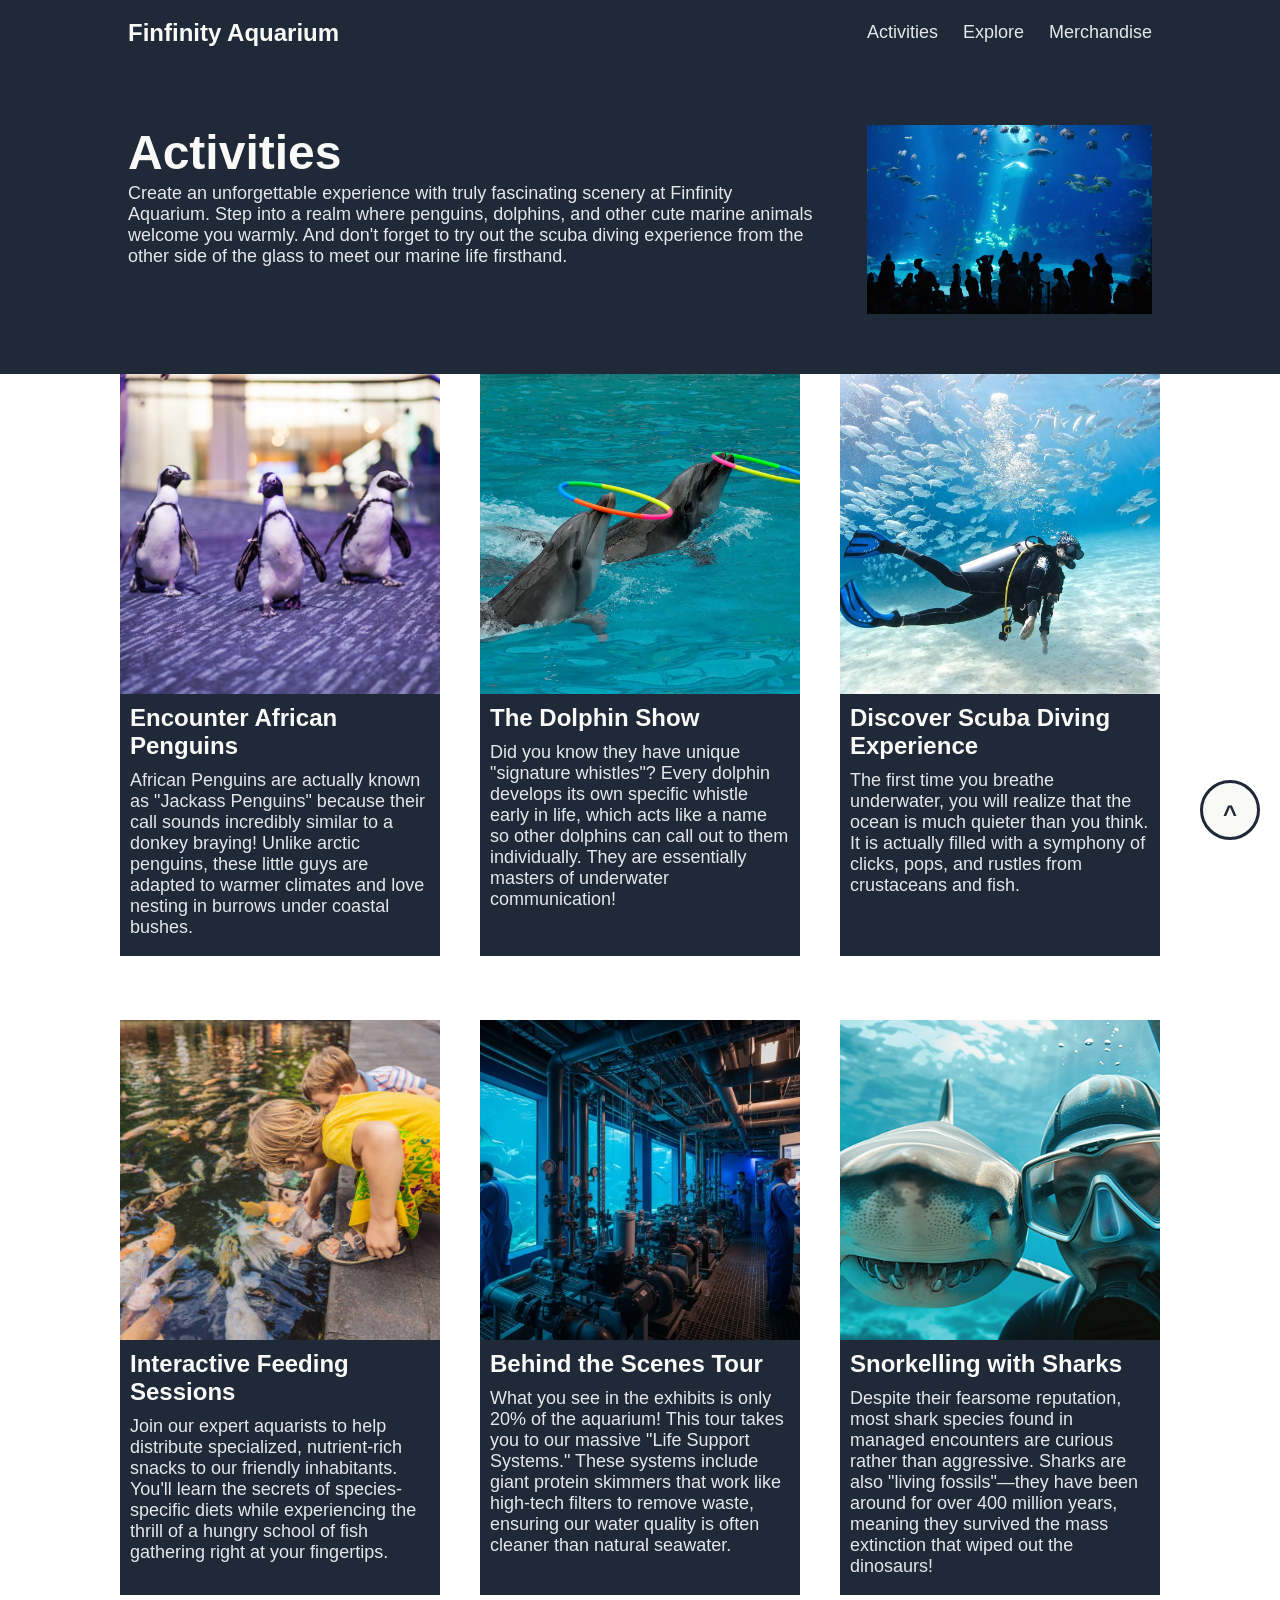
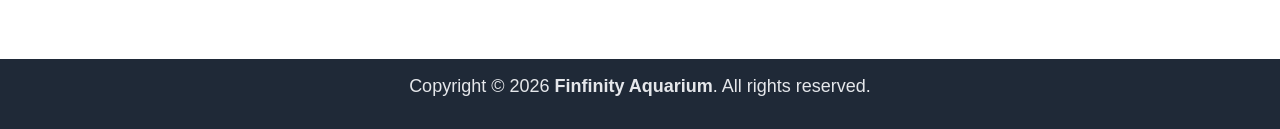
==== pages/activities.html @ 55b41d4c "Naming changes" ====
<!doctype html>
<html lang="en">
  <head>
    <meta charset="UTF-8">
    <meta name="viewport" content="width=device-width, initial-scale=1.0">
    <meta name="color-scheme" content="light">
    <title>Activities</title>
    <link rel="stylesheet" href="../css/styles.css">
    <link rel="stylesheet" href="../css/activities.css">
  </head>
  <body>
    <header>
      <nav>
        <div>
          <h3><a href="../index.html">Finfinity Aquarium</a></h3>
        </div>

            <div>
                <ul>
                    <li><a href="./activities.html">Activities</a></li>
                    <li><a href="./animals.html">Explore</a></li>
                    <li><a href="./merchandise.html">Merchandise</a></li>
                </ul>
            </div>
        </nav>
        <section class="hero">
            <div>
                <h1>Activities</h1>
                <p>Create an unforgettable experience with truly fascinating scenery at Finfinity Aquarium.
                   Step into a realm where penguins, dolphins, and other cute marine animals welcome you warmly.
                   And don't forget to try out the scuba diving experience from the other side of the glass to
                   meet our marine life firsthand.
                </p>
            </div>

            <div>
                <img src="../assets/images/activities-hero.jpg" alt="Aquarium Interior">
            </div>
        </section>
    </header>
    <main>
        <section>
            <div class="main-activities">
                <figure>
                    <img src="../assets/images/african-penguins.jpg" alt="African Penguins">
                    <figcaption>
                        <h3>Encounter African Penguins</h3>
                        <p>African Penguins are actually known as "Jackass Penguins"
                           because their call sounds incredibly similar to a donkey
                           braying! Unlike arctic penguins, these little guys are
                           adapted to warmer climates and love nesting in burrows
                           under coastal bushes.</p>
                    </figcaption>
                </figure>

                <figure>
                    <img src="../assets/images/dolphin-show.jpg" alt="Dolphin Show">
                    <figcaption>
                        <h3>The Dolphin Show</h3>
                        <p>Did you know they have unique "signature whistles"?
                           Every dolphin develops its own specific whistle early
                           in life, which acts like a name so other dolphins can
                           call out to them individually. They are essentially
                           masters of underwater communication!</p>
                    </figcaption>
                </figure>

                <figure>
                    <img src="../assets/images/scuba-diving.jpg" alt="Scuba Diving">
                    <figcaption>
                        <h3>Discover Scuba Diving Experience</h3>
                        <p>The first time you breathe underwater, you will realize
                           that the ocean is much quieter than you think. It is
                           actually filled with a symphony of clicks, pops,
                           and rustles from crustaceans and fish.</p>
                    </figcaption>
                </figure>
            </div>
            <div class="main-activities">
                <figure>
                    <img src="../assets/images/feeding-fish.jpg" alt="Feeding Sessions">
                    <figcaption>
                        <h3>Interactive Feeding Sessions</h3>
                        <p>Join our expert aquarists to help distribute specialized,
                           nutrient-rich snacks to our friendly inhabitants. You'll
                           learn the secrets of species-specific diets while
                           experiencing the thrill of a hungry school of fish
                           gathering right at your fingertips.</p>
                    </figcaption>
                </figure>

                <figure>
                    <img src="../assets/images/behind-the-scenes.jpg" alt="Behind the Scenes">
                    <figcaption>
                        <h3>Behind the Scenes Tour</h3>
                        <p>What you see in the exhibits is only 20% of the aquarium!
                           This tour takes you to our massive "Life Support Systems."
                           These systems include giant protein skimmers that work like
                           high-tech filters to remove waste, ensuring our water quality
                           is often cleaner than natural seawater.</p>
                    </figcaption>
                </figure>

                <figure>
                    <img src="../assets/images/snorkelling-with-sharks.jpg" alt="Snorkelling">
                    <figcaption>
                        <h3>Snorkelling with Sharks</h3>
                        <p>Despite their fearsome reputation, most shark species found in
                           managed encounters are curious rather than aggressive. Sharks
                           are also "living fossils"—they have been around for over 400 million
                           years, meaning they survived the mass extinction that wiped out 
                           the dinosaurs!</p>
                    </figcaption>
                </figure>
            </div>
        </section>
            
        </section>
    <a href="#top" class="top-button">^</a>
    </main>

    <footer>
      <p>Copyright &copy; 2026 <strong>Finfinity Aquarium</strong>. All rights reserved.</p>
    </footer>
  </body>
</html>
---- css/styles.css ----
@font-face {
  font-family: "Roboto";
  src: url("../assets/fonts/Roboto.ttf") format("truetype");
}

* {
  font-family: "Roboto", sans-serif;
  box-sizing: border-box;
}

html {
  scroll-behavior: smooth;
}

body {
  margin: 0;
  overflow-x: hidden;
}

h1 {
    margin: 0px;
    padding: 0px;
    font-size: 48px;
    color: #F9FAF8;
    font-weight: bolder;
}

h2 {
  display: flex;
  align-items: center;
  justify-content: center;
  font-weight: bolder;
  color: #1F2937;
  font-size: 36px;
  padding: 15px 50px 15px 50px;
}

p {
    margin-top: 3px;
    color: #E5E7EB;
    font-size: 18px;
}

nav {
  display: flex;
  background-color: #1f2937;
  text-decoration: none;
  justify-content: space-between;
  padding-left: 10%;
  padding-right: 10%;
}

ul {
  display: flex;
  list-style-type: none;
  gap: 25px;
  padding-top: 6px;
}

h3 > a {
  text-decoration: none;
  color: #f9faf8;
  font-size: 24px;
}

li > a {
  text-decoration: none;
  color: #e5e7eb;
  font-size: 18px;
  white-space: nowrap;
}

#highlights {
  align-items: flex-start;
  justify-content: center;
  display: flex;
  flex-direction: row;
  gap: 40px;
  padding-left: 14%;
  padding-right: 14%;
  padding-bottom: 10%;
}

#highlights > .highlights-container {
  display: flex;
  flex-direction: column;
  margin: 0px;
}

#highlights > .highlights-container img {
  border: 5px solid #3882f6;
  border-radius: 8px;
}

#highlights > .highlights-container figcaption {
  color: #1f2937;
  text-align: center;
  justify-content: center;
  font-size: 18px;
  margin-top: 7px;
}

#highlights img {
  width: 200px;
  height: 200px;
  object-fit: cover;
}

h2 {
  display: flex;
  align-items: center;
  justify-content: center;
  font-weight: bold;
  font-size: 36px;
  padding: 15px 50px 15px 50px;
}

body {
  margin: 0;
}

.hero {
  display: flex;
  background-color: #1f2937;
  width: 100%;
  justify-content: space-between;
  box-sizing: border-box;
  padding: 60px 10%;
  align-items: flex-start;
  gap: 50px;
}

.hero > div {
  color: white;
}

.hero img {
  width: 100%;
  height: auto;
  display: block;
}

.hero > div h1 {
  font-size: 48px;
}

.top-button {
    display: flex;
    background-color: #f9fAf8;
    border: 3px solid #1f2937;
    border-radius: 50%;
    color: #1f2937;
    text-decoration: none;
    font-size: 24px;
    font-weight: bold;
    cursor: pointer;
    align-items: center;
    justify-content: center;
    position: fixed;
    padding-top: 8px;
    bottom: 60px;
    right: 20px;
    z-index: 1000;
    width: 60px;
    height: 60px;
}

footer {
  display: flex;
  background-color: #1f2937;
  color: white;
  justify-content: center;
  align-items: center;
  height: 70px;
}

/* Highlights Section */
#highlights {
  align-items: flex-start;
  justify-content: center;
  display: flex;
  flex-direction: row;
  gap: 40px;
  padding-left: 14%;
  padding-right: 14%;
  padding-bottom: 7%;
}

#highlights > .highlights-container {
  display: flex;
  flex-direction: column;
  width: 200px;
  margin: 0px;
}

#highlights > .highlights-container img {
  border: 5px solid #3882f6;
  border-radius: 8px;
}

#highlights > .highlights-container figcaption {
  color: #1f2937;
  text-align: center;
  font-size: 18px;
  margin-top: 7px;
}

#highlights img {
  width: 200px;
  height: 200px;
  object-fit: cover;
}

/* Testimonial & CTA Sections */
.container {
  max-width: 900px;
  margin: 0 auto;
  padding: 0 20px;
}

.testimonial {
  background-color: #e5e7eb;
  padding: 60px 20px;
}

.testimonial-container {
  max-width: 700px;
  margin: 0 auto;
}

.quote {
  font-size: 36px;
  font-style: italic;
  font-weight: 300;
  color: #1f2937;
  line-height: 1.3;
}

.author {
  text-align: right;
  font-weight: bold;
  margin-top: 10px;
}

.cta {
  display: flex;
  justify-content: center;
  padding: 60px 20px;
}

.cta-container {
  background-color: #3882f6;
  color: #f9faf8;
  border-radius: 8px;
  padding: 30px 50px;

  display: flex;
  justify-content: space-between;
  align-items: center;
  gap: 40px;
  width: 900px;
}

.cta-text {
  flex: 1;
}

.cta-text h2 {
  display: block;
  font-size: 22px;
  font-weight: 700;
  color: #f9faf8;
  margin: 0;
  padding: 0;
  text-align: left;
  margin: 0 0 5px 0;
}

.cta-text p {
  font-size: 16px;
  color: #e5e7eb;
  margin: 0;
}

.btn {
  color: #f9faf8;
  border: 2px solid #f9faf8;
  padding: 8px 25px;
  border-radius: 6px;
  text-decoration: none;
  font-size: 14px;
}

#jumpIn {
  color: #f9faf8;
  background-color: #3882f6;
  border: none;
}

/*media query for dropping image in small window*/
@media (max-width: 900px) {
  .hero > div:last-child {
    display: none;
  }
}
---- css/activities.css ----
.main-activities {
    display: flex;
    justify-content: center;
    gap: 40px;
    padding: 0% 7% 5% 7%;
}

.main-activities figure {
    display: flex;
    flex-direction: column;
    margin: 0;
    width: 320px;
    overflow: hidden;
}

.main-activities figure img {
    object-fit: cover;
    width: 100%;
    height: 320px;
    transition: transform 0.5s ease;
}

.main-activities figure:hover img {
    transform: scale(1.05);
}

.main-activities figure figcaption {
    width: 100%;
    text-align: left;
    flex-grow: 1;
    padding-left: 10px;
    padding-right: 10px;
    background-color: #1F2937;
}

figcaption>h3 {
    margin-top: 10px;
    margin-bottom: 10px;
    color: #F9FAF8;
    font-size: 24px;
}
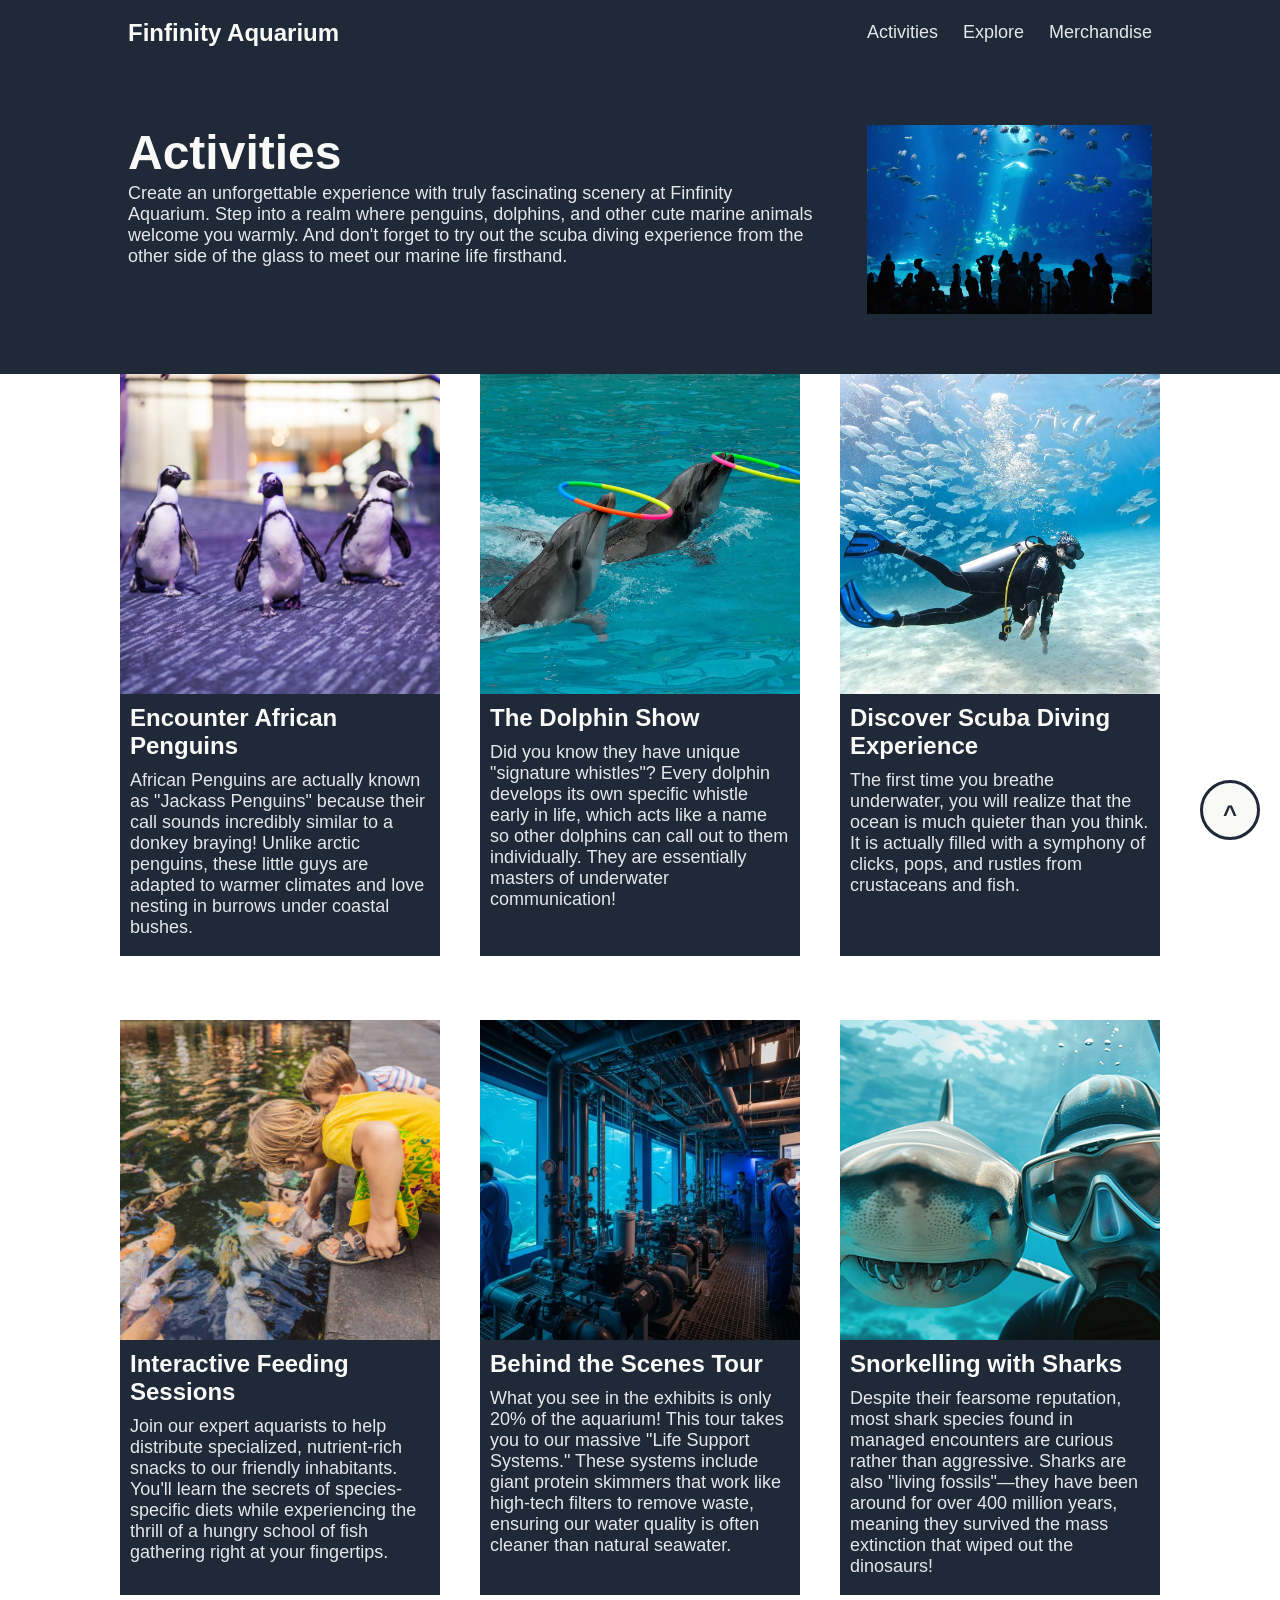
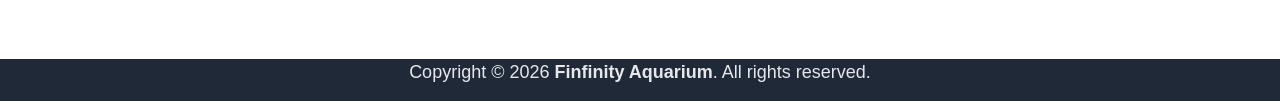
==== commit 71310fc8: "explore page and updated navigation links" ====
--- a/pages/activities.html
+++ b/pages/activities.html
@@ -18,7 +18,7 @@
             <div>
                 <ul>
                     <li><a href="./activities.html">Activities</a></li>
-                    <li><a href="./animals.html">Explore</a></li>
+                    <li><a href="./explore.html">Explore</a></li>
                     <li><a href="./merchandise.html">Merchandise</a></li>
                 </ul>
             </div>
--- a/css/styles.css
+++ b/css/styles.css
@@ -18,11 +18,11 @@
 }
 
 h1 {
-    margin: 0px;
-    padding: 0px;
-    font-size: 48px;
-    color: #F9FAF8;
-    font-weight: bolder;
+  margin: 0px;
+  padding: 0px;
+  font-size: 48px;
+  color: #f9faf8;
+  font-weight: bolder;
 }
 
 h2 {
@@ -30,15 +30,15 @@
   align-items: center;
   justify-content: center;
   font-weight: bolder;
-  color: #1F2937;
+  color: #1f2937;
   font-size: 36px;
   padding: 15px 50px 15px 50px;
 }
 
 p {
-    margin-top: 3px;
-    color: #E5E7EB;
-    font-size: 18px;
+  margin-top: 3px;
+  color: #e5e7eb;
+  font-size: 18px;
 }
 
 nav {
@@ -145,24 +145,24 @@
 }
 
 .top-button {
-    display: flex;
-    background-color: #f9fAf8;
-    border: 3px solid #1f2937;
-    border-radius: 50%;
-    color: #1f2937;
-    text-decoration: none;
-    font-size: 24px;
-    font-weight: bold;
-    cursor: pointer;
-    align-items: center;
-    justify-content: center;
-    position: fixed;
-    padding-top: 8px;
-    bottom: 60px;
-    right: 20px;
-    z-index: 1000;
-    width: 60px;
-    height: 60px;
+  display: flex;
+  background-color: #f9faf8;
+  border: 3px solid #1f2937;
+  border-radius: 50%;
+  color: #1f2937;
+  text-decoration: none;
+  font-size: 24px;
+  font-weight: bold;
+  cursor: pointer;
+  align-items: center;
+  justify-content: center;
+  position: fixed;
+  padding-top: 8px;
+  bottom: 60px;
+  right: 20px;
+  z-index: 1000;
+  width: 60px;
+  height: 60px;
 }
 
 footer {
@@ -171,10 +171,8 @@
   color: white;
   justify-content: center;
   align-items: center;
-  height: 70px;
-}
-
-/* Highlights Section */
+}
+
 #highlights {
   align-items: flex-start;
   justify-content: center;
@@ -211,7 +209,6 @@
   object-fit: cover;
 }
 
-/* Testimonial & CTA Sections */
 .container {
   max-width: 900px;
   margin: 0 auto;
@@ -257,29 +254,20 @@
   display: flex;
   justify-content: space-between;
   align-items: center;
-  gap: 40px;
-  width: 900px;
-}
-
-.cta-text {
-  flex: 1;
+  flex-wrap: wrap;
+  gap: 20px;
 }
 
 .cta-text h2 {
-  display: block;
   font-size: 22px;
   font-weight: 700;
   color: #f9faf8;
   margin: 0;
-  padding: 0;
-  text-align: left;
-  margin: 0 0 5px 0;
 }
 
 .cta-text p {
   font-size: 16px;
   color: #e5e7eb;
-  margin: 0;
 }
 
 .btn {
@@ -303,4 +291,3 @@
     display: none;
   }
 }
-
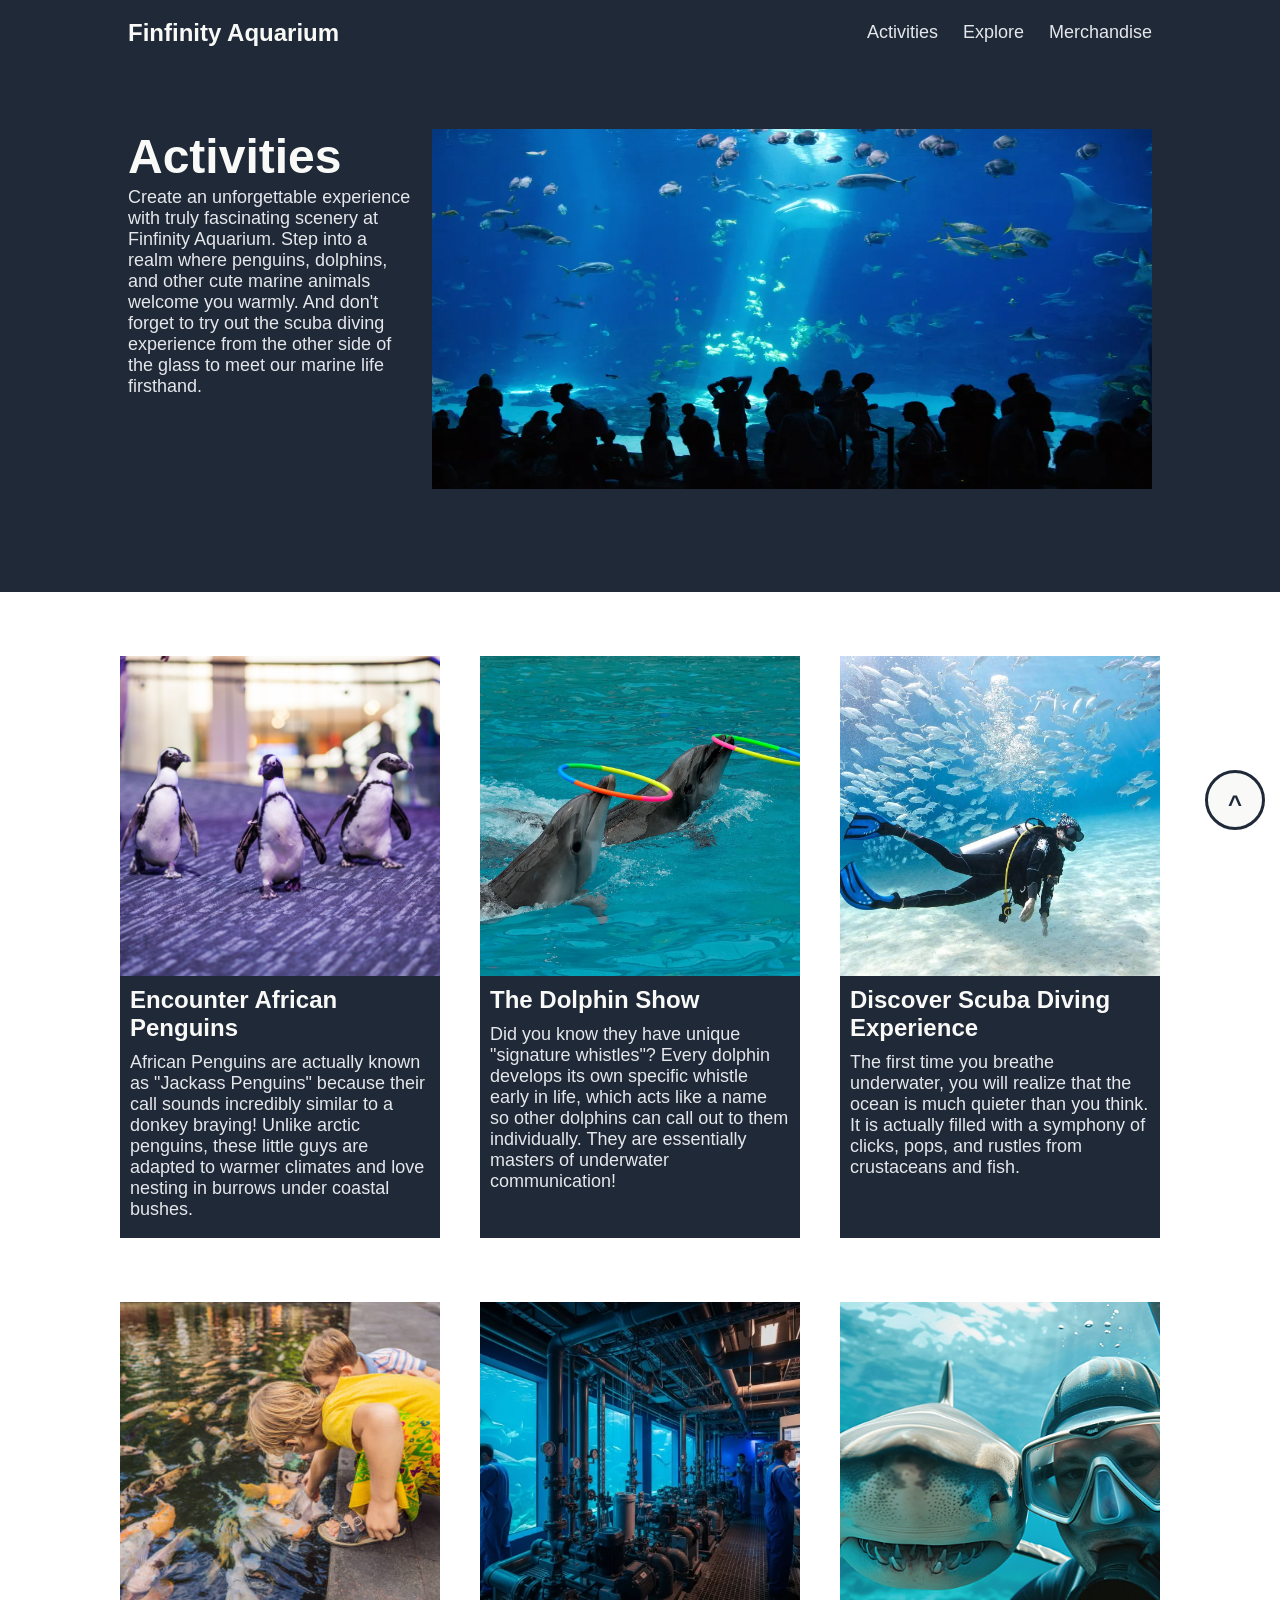
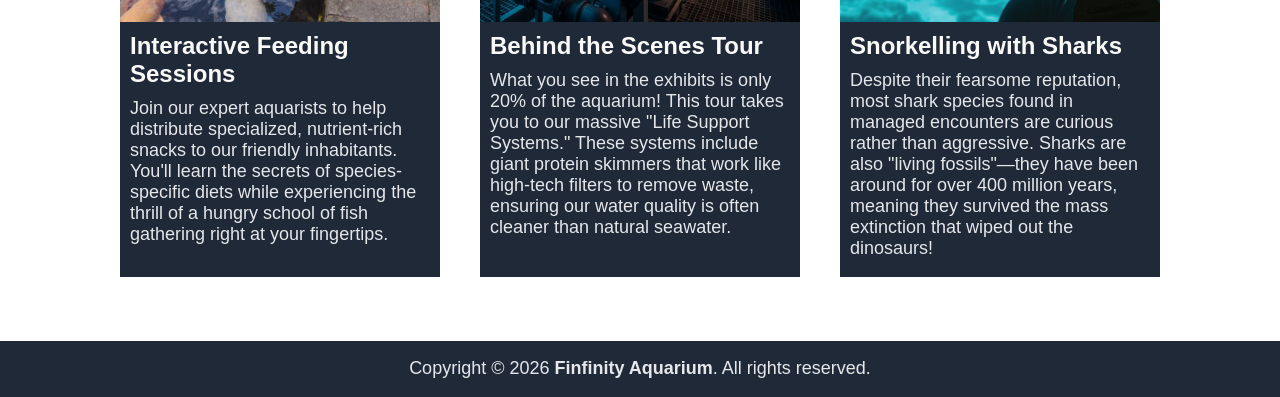
==== commit e78edec4: "Added Burger Menu" ====
--- a/pages/activities.html
+++ b/pages/activities.html
@@ -9,118 +9,160 @@
     <link rel="stylesheet" href="../css/activities.css">
   </head>
   <body>
+
     <header>
       <nav>
         <div>
-          <h3><a href="../index.html">Finfinity Aquarium</a></h3>
+          <h3><a href="./index.html">Finfinity Aquarium</a></h3>
+        </div>
+        <input id="menu-toggle" type="checkbox">
+        <label class="burger-menu" for="menu-toggle">
+        </label>
+        <ul>
+          <li>
+            <a href="./pages/activities.html">Activities</a>
+          </li>
+          <li><a href="./pages/explore.html">Explore</a></li>
+          <li>
+            <a href="./pages/merchandise.html">Merchandise</a>
+          </li>
+        </ul>
+      </nav>
+    </header>
+    
+    <main>
+      <section class="hero">
+        <div>
+          <h1>Activities</h1>
+          <p>
+            Create an unforgettable experience with truly fascinating scenery at
+            Finfinity Aquarium. Step into a realm where penguins, dolphins, and
+            other cute marine animals welcome you warmly. And don't forget to
+            try out the scuba diving experience from the other side of the glass
+            to meet our marine life firsthand.
+          </p>
         </div>
 
-            <div>
-                <ul>
-                    <li><a href="./activities.html">Activities</a></li>
-                    <li><a href="./explore.html">Explore</a></li>
-                    <li><a href="./merchandise.html">Merchandise</a></li>
-                </ul>
-            </div>
-        </nav>
-        <section class="hero">
-            <div>
-                <h1>Activities</h1>
-                <p>Create an unforgettable experience with truly fascinating scenery at Finfinity Aquarium.
-                   Step into a realm where penguins, dolphins, and other cute marine animals welcome you warmly.
-                   And don't forget to try out the scuba diving experience from the other side of the glass to
-                   meet our marine life firsthand.
-                </p>
-            </div>
+        <div>
+          <img
+            src="../assets/images/activities-hero.jpg"
+            alt="Aquarium Interior"
+          >
+        </div>
+      </section>
+      <section>
+        <div class="main-activities">
+          <figure>
+            <img
+              src="../assets/images/african-penguins.jpg"
+              alt="African Penguins"
+            >
+            <figcaption>
+              <h3>Encounter African Penguins</h3>
+              <p>
+                African Penguins are actually known as "Jackass Penguins"
+                because their call sounds incredibly similar to a donkey
+                braying! Unlike arctic penguins, these little guys are adapted
+                to warmer climates and love nesting in burrows under coastal
+                bushes.
+              </p>
+            </figcaption>
+          </figure>
 
-            <div>
-                <img src="../assets/images/activities-hero.jpg" alt="Aquarium Interior">
-            </div>
-        </section>
-    </header>
-    <main>
-        <section>
-            <div class="main-activities">
-                <figure>
-                    <img src="../assets/images/african-penguins.jpg" alt="African Penguins">
-                    <figcaption>
-                        <h3>Encounter African Penguins</h3>
-                        <p>African Penguins are actually known as "Jackass Penguins"
-                           because their call sounds incredibly similar to a donkey
-                           braying! Unlike arctic penguins, these little guys are
-                           adapted to warmer climates and love nesting in burrows
-                           under coastal bushes.</p>
-                    </figcaption>
-                </figure>
+          <figure>
+            <img src="../assets/images/dolphin-show.jpg"
+             alt="Dolphin Show"
+            >
+            <figcaption>
+              <h3>The Dolphin Show</h3>
+              <p>
+                Did you know they have unique "signature whistles"? Every
+                dolphin develops its own specific whistle early in life, which
+                acts like a name so other dolphins can call out to them
+                individually. They are essentially masters of underwater
+                communication!
+              </p>
+            </figcaption>
+          </figure>
 
-                <figure>
-                    <img src="../assets/images/dolphin-show.jpg" alt="Dolphin Show">
-                    <figcaption>
-                        <h3>The Dolphin Show</h3>
-                        <p>Did you know they have unique "signature whistles"?
-                           Every dolphin develops its own specific whistle early
-                           in life, which acts like a name so other dolphins can
-                           call out to them individually. They are essentially
-                           masters of underwater communication!</p>
-                    </figcaption>
-                </figure>
+          <figure>
+            <img
+             src="../assets/images/scuba-diving.jpg"
+             alt="Scuba Diving"
+            >
+            <figcaption>
+              <h3>Discover Scuba Diving Experience</h3>
+              <p>
+                The first time you breathe underwater, you will realize that the
+                ocean is much quieter than you think. It is actually filled with
+                a symphony of clicks, pops, and rustles from crustaceans and
+                fish.
+              </p>
+            </figcaption>
+          </figure>
+        </div>
 
-                <figure>
-                    <img src="../assets/images/scuba-diving.jpg" alt="Scuba Diving">
-                    <figcaption>
-                        <h3>Discover Scuba Diving Experience</h3>
-                        <p>The first time you breathe underwater, you will realize
-                           that the ocean is much quieter than you think. It is
-                           actually filled with a symphony of clicks, pops,
-                           and rustles from crustaceans and fish.</p>
-                    </figcaption>
-                </figure>
-            </div>
-            <div class="main-activities">
-                <figure>
-                    <img src="../assets/images/feeding-fish.jpg" alt="Feeding Sessions">
-                    <figcaption>
-                        <h3>Interactive Feeding Sessions</h3>
-                        <p>Join our expert aquarists to help distribute specialized,
-                           nutrient-rich snacks to our friendly inhabitants. You'll
-                           learn the secrets of species-specific diets while
-                           experiencing the thrill of a hungry school of fish
-                           gathering right at your fingertips.</p>
-                    </figcaption>
-                </figure>
+        <div class="main-activities">
+          <figure>
+            <img
+              src="../assets/images/feeding-fish.jpg"
+              alt="Feeding Sessions"
+            >
+            <figcaption>
+              <h3>Interactive Feeding Sessions</h3>
+              <p>
+                Join our expert aquarists to help distribute specialized,
+                nutrient-rich snacks to our friendly inhabitants. You'll learn
+                the secrets of species-specific diets while experiencing the
+                thrill of a hungry school of fish gathering right at your
+                fingertips.
+              </p>
+            </figcaption>
+          </figure>
 
-                <figure>
-                    <img src="../assets/images/behind-the-scenes.jpg" alt="Behind the Scenes">
-                    <figcaption>
-                        <h3>Behind the Scenes Tour</h3>
-                        <p>What you see in the exhibits is only 20% of the aquarium!
-                           This tour takes you to our massive "Life Support Systems."
-                           These systems include giant protein skimmers that work like
-                           high-tech filters to remove waste, ensuring our water quality
-                           is often cleaner than natural seawater.</p>
-                    </figcaption>
-                </figure>
+          <figure>
+            <img
+              src="../assets/images/behind-the-scenes.jpg"
+              alt="Behind the Scenes"
+            >
+            <figcaption>
+              <h3>Behind the Scenes Tour</h3>
+              <p>
+                What you see in the exhibits is only 20% of the aquarium! This
+                tour takes you to our massive "Life Support Systems." These
+                systems include giant protein skimmers that work like high-tech
+                filters to remove waste, ensuring our water quality is often
+                cleaner than natural seawater.
+              </p>
+            </figcaption>
+          </figure>
 
-                <figure>
-                    <img src="../assets/images/snorkelling-with-sharks.jpg" alt="Snorkelling">
-                    <figcaption>
-                        <h3>Snorkelling with Sharks</h3>
-                        <p>Despite their fearsome reputation, most shark species found in
-                           managed encounters are curious rather than aggressive. Sharks
-                           are also "living fossils"—they have been around for over 400 million
-                           years, meaning they survived the mass extinction that wiped out 
-                           the dinosaurs!</p>
-                    </figcaption>
-                </figure>
-            </div>
-        </section>
-            
-        </section>
-    <a href="#top" class="top-button">^</a>
+          <figure>
+            <img
+              src="../assets/images/snorkelling-with-sharks.jpg"
+              alt="Snorkelling"
+            >
+            <figcaption>
+              <h3>Snorkelling with Sharks</h3>
+              <p>
+                Despite their fearsome reputation, most shark species found in
+                managed encounters are curious rather than aggressive. Sharks
+                are also "living fossils"—they have been around for over 400
+                million years, meaning they survived the mass extinction that
+                wiped out the dinosaurs!
+              </p>
+            </figcaption>
+          </figure>
+        </div>
+      </section>
+      <a href="#top" class="top-button">^</a>
     </main>
 
     <footer>
-      <p>Copyright &copy; 2026 <strong>Finfinity Aquarium</strong>. All rights reserved.</p>
+      <p>
+        Copyright &copy; 2026 <strong>Finfinity Aquarium</strong>. All rights
+        reserved.
+      </p>
     </footer>
   </body>
 </html>
--- a/css/styles.css
+++ b/css/styles.css
@@ -70,80 +70,30 @@
   white-space: nowrap;
 }
 
-#highlights {
-  align-items: flex-start;
-  justify-content: center;
-  display: flex;
-  flex-direction: row;
-  gap: 40px;
-  padding-left: 14%;
-  padding-right: 14%;
-  padding-bottom: 10%;
-}
-
-#highlights > .highlights-container {
-  display: flex;
-  flex-direction: column;
-  margin: 0px;
-}
-
-#highlights > .highlights-container img {
-  border: 5px solid #3882f6;
-  border-radius: 8px;
-}
-
-#highlights > .highlights-container figcaption {
-  color: #1f2937;
-  text-align: center;
-  justify-content: center;
-  font-size: 18px;
-  margin-top: 7px;
-}
-
-#highlights img {
-  width: 200px;
-  height: 200px;
-  object-fit: cover;
-}
-
-h2 {
-  display: flex;
-  align-items: center;
-  justify-content: center;
-  font-weight: bold;
-  font-size: 36px;
-  padding: 15px 50px 15px 50px;
-}
-
-body {
-  margin: 0;
+#menu-toggle {
+  display: none;
 }
 
 .hero {
-  display: flex;
-  background-color: #1f2937;
-  width: 100%;
-  justify-content: space-between;
-  box-sizing: border-box;
-  padding: 60px 10%;
-  align-items: flex-start;
-  gap: 50px;
-}
-
-.hero > div {
-  color: white;
+    display: flex;
+    align-items: flex-start;
+    background-color: #1F2937;
+    justify-content: space-between;
+    gap: 20px;
+    padding: 5% 10% 8% 10%;
+    margin-bottom: 5%
+}
+
+.hero div {
+    color: #F9FAF8;
+    display: flex;
+    flex-direction: column;
 }
 
 .hero img {
-  width: 100%;
-  height: auto;
-  display: block;
-}
-
-.hero > div h1 {
-  font-size: 48px;
-}
-
+    width: 80svh;
+    height: 40svh;
+}
 .top-button {
   display: flex;
   background-color: #f9faf8;
@@ -158,8 +108,8 @@
   justify-content: center;
   position: fixed;
   padding-top: 8px;
-  bottom: 60px;
-  right: 20px;
+  bottom: 70px;
+  right: 15px;
   z-index: 1000;
   width: 60px;
   height: 60px;
@@ -171,42 +121,44 @@
   color: white;
   justify-content: center;
   align-items: center;
+  padding-top:14px;
 }
 
 #highlights {
+  display: flex;
+  flex-direction: row;
+  flex-wrap: wrap;
   align-items: flex-start;
   justify-content: center;
-  display: flex;
-  flex-direction: row;
   gap: 40px;
-  padding-left: 14%;
-  padding-right: 14%;
-  padding-bottom: 7%;
+  padding: 0% 14% 7% 14%;
 }
 
 #highlights > .highlights-container {
   display: flex;
   flex-direction: column;
-  width: 200px;
+  align-items: center;
+  /*flex: 0 0 calc(50% - 40px);
+  width: 200px;*/
   margin: 0px;
 }
 
-#highlights > .highlights-container img {
+#highlights img {
+  width: 100%;
+  max-width: 200px;
+  height: 200px;
+  object-fit: cover;
   border: 5px solid #3882f6;
   border-radius: 8px;
 }
 
-#highlights > .highlights-container figcaption {
-  color: #1f2937;
+#highlights figcaption {
+  width: 100%;
+  max-width: 200px;
   text-align: center;
+  color: #1f2937;
   font-size: 18px;
   margin-top: 7px;
-}
-
-#highlights img {
-  width: 200px;
-  height: 200px;
-  object-fit: cover;
 }
 
 .container {
@@ -237,37 +189,51 @@
   text-align: right;
   font-weight: bold;
   margin-top: 10px;
+  color: #1f2937;
 }
 
 .cta {
-  display: flex;
-  justify-content: center;
-  padding: 60px 20px;
+  padding: 80px 20px;
+  background-color: #ffffff;
 }
 
 .cta-container {
+  display: flex;
+  justify-content: space-between;
+  align-items: center;
+  padding: 30px 60px;
+  border-radius: 8px;
   background-color: #3882f6;
-  color: #f9faf8;
-  border-radius: 8px;
-  padding: 30px 50px;
-
-  display: flex;
-  justify-content: space-between;
-  align-items: center;
-  flex-wrap: wrap;
-  gap: 20px;
-}
-
-.cta-text h2 {
-  font-size: 22px;
-  font-weight: 700;
-  color: #f9faf8;
-  margin: 0;
+  max-width: 900px;
+  margin: 0 auto;
+}
+
+.cta-text h3 {
+  color: #f9faf8;
+  font-size: 24px;
+  margin-bottom: 5px;
 }
 
 .cta-text p {
+  color: #e5e7eb;
   font-size: 16px;
-  color: #e5e7eb;
+}
+
+.cta-button a {
+  display: inline-block;
+  padding: 8px 25px;
+  border: 2px solid #f9faf8;
+  color: #f9faf8;
+  text-decoration: none;
+  border-radius: 6px;
+  font-weight: bold;
+  margin-left: 20px;
+  text-align: center;
+}
+
+.cta-button a:hover {
+  background-color: #f9faf8;
+  color: #3882f6;
 }
 
 .btn {
@@ -285,9 +251,70 @@
   border: none;
 }
 
-/*media query for dropping image in small window*/
-@media (max-width: 900px) {
+@media (min-width: 1100px) {
+  .burger-menu {
+    display: none;
+  }
+  ul {
+    display: flex;
+    position: static;
+    flex-direction: row;
+    box-shadow: none;
+  }
+}
+
+@media (max-width: 1099px) {
   .hero > div:last-child {
     display: none;
   }
-}
+
+  nav {
+  padding-right: 4%;
+}
+
+  ul {
+    display: none;
+    flex-direction: column;
+    position: absolute;
+    top: 44px;
+    left: 0;
+    width: 100%;
+    height: 50%;
+    background-color: #1F2937;
+    box-shadow: 0 4px 10px rgba(0, 0, 0, 0.3);
+    text-align: center;
+    justify-content: center;
+    gap: 50px;
+  }
+
+  .burger-menu {
+    display: block;
+    width: 40px;
+    height: 40px;
+    margin-top: 12px;
+    background-image: url(../assets/images/menu-icon.png);
+    background-size: contain;
+    cursor: pointer;
+  }
+
+  #menu-toggle:checked ~ ul {
+    display: flex;
+  }
+
+  #menu-toggle:checked + .burger-menu {
+    background-image: url(../assets/images/close-icon.png);
+  }
+
+}
+
+@media (max-width: 1099px) and (min-width: 800px) {
+  #highlights > .highlights-container {
+      flex: 0 0 calc(50% - 40px);
+  }
+}
+
+@media (max-width: 799px) {
+  #highlights > .highlights-container {
+      flex: 0 0 calc(100% - 40px);
+  }
+}
--- a/css/activities.css
+++ b/css/activities.css
@@ -1,11 +1,12 @@
 .main-activities {
     display: flex;
     justify-content: center;
+    flex-wrap: wrap;
     gap: 40px;
     padding: 0% 7% 5% 7%;
 }
 
-.main-activities figure {
+.main-activities > figure {
     display: flex;
     flex-direction: column;
     margin: 0;
@@ -13,9 +14,10 @@
     overflow: hidden;
 }
 
-.main-activities figure img {
+.main-activities img { /*.main-activities figure img*/
     object-fit: cover;
     width: 100%;
+    max-width:320px;
     height: 320px;
     transition: transform 0.5s ease;
 }
@@ -24,8 +26,9 @@
     transform: scale(1.05);
 }
 
-.main-activities figure figcaption {
+.main-activities figcaption { /*.main-activities figure figcaption*/
     width: 100%;
+    max-width:320px;
     text-align: left;
     flex-grow: 1;
     padding-left: 10px;
@@ -38,4 +41,23 @@
     margin-bottom: 10px;
     color: #F9FAF8;
     font-size: 24px;
+}
+
+@media (max-width: 1200px) {
+  .main-activities {
+      flex: 0 0 calc(25% - 40px);
+  } 
+}
+
+@media (max-width: 1199px) and (min-width: 900px){
+    .main-activities {
+      flex: 0 0 calc(50% - 40px);
+  }
+}
+
+@media (max-width: 899px) {
+  .main-activities {
+      align-items: center;
+      flex-direction: column;
+  }
 }
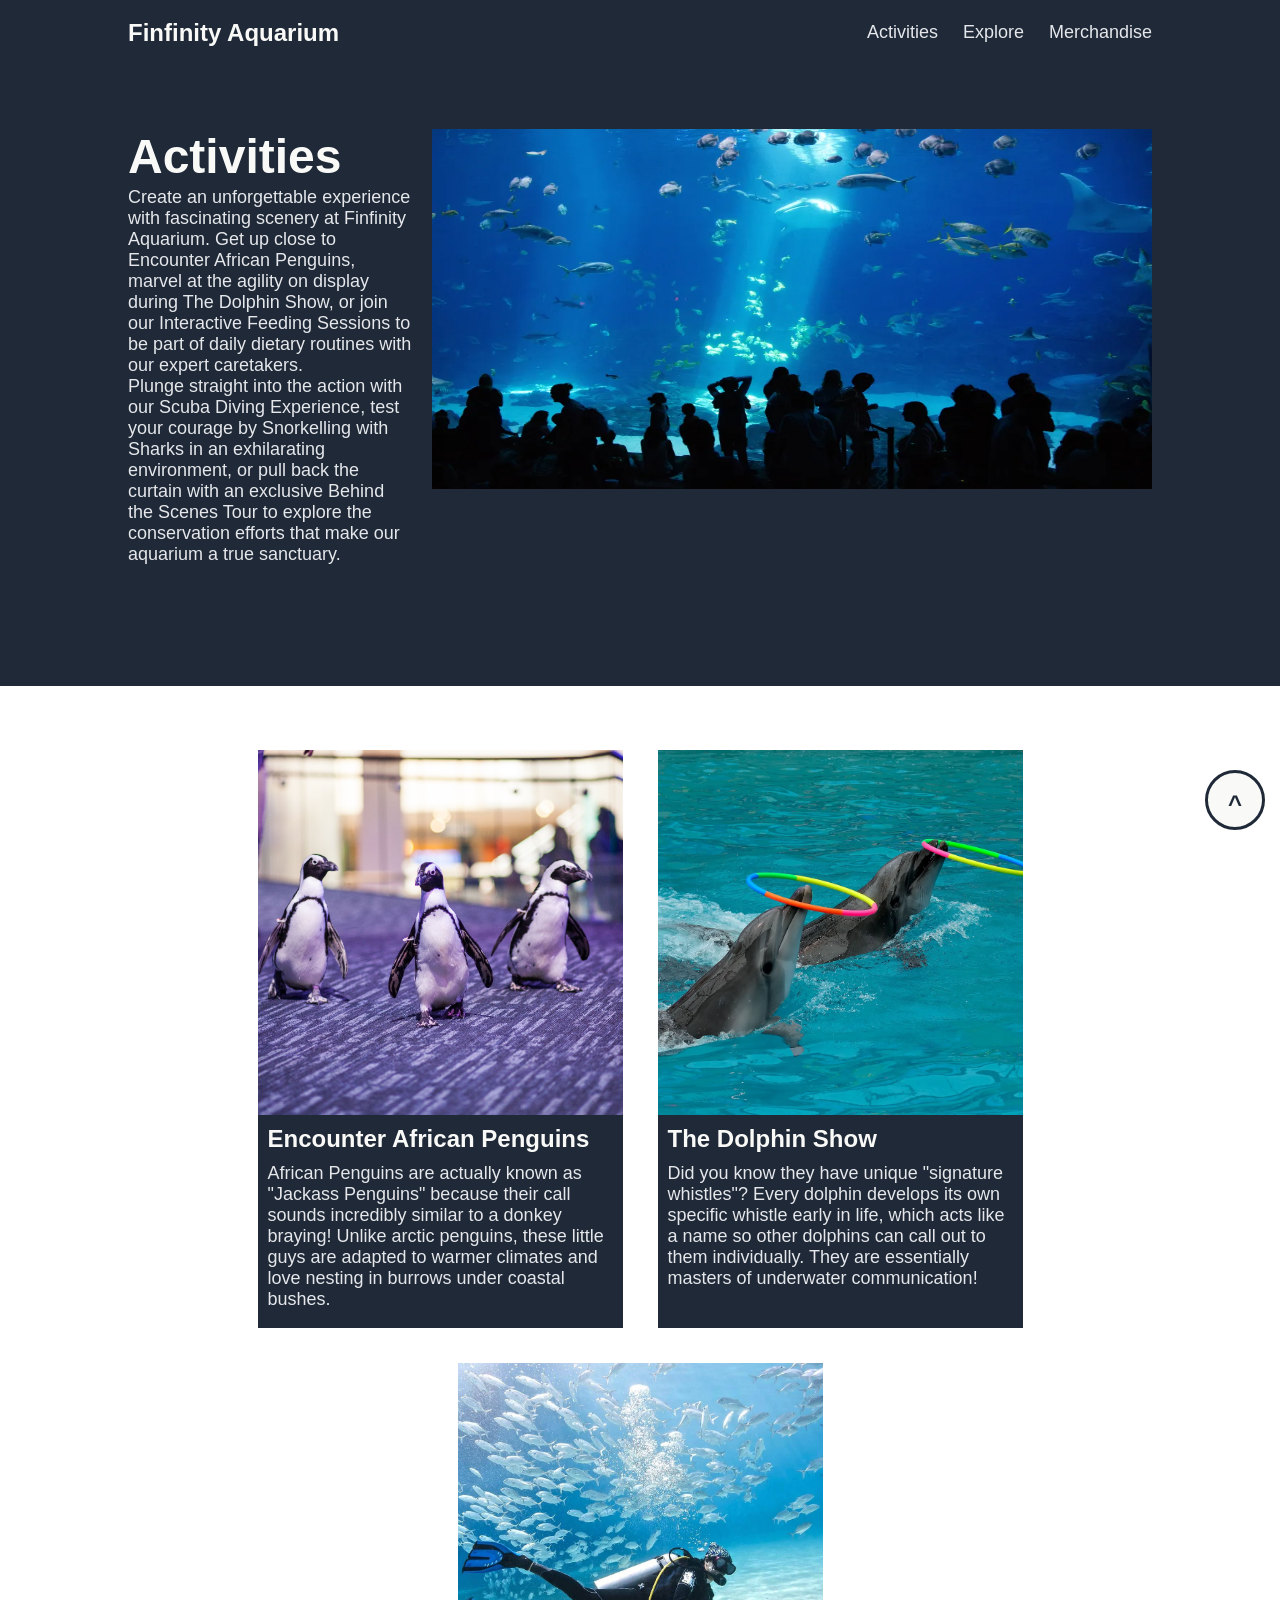
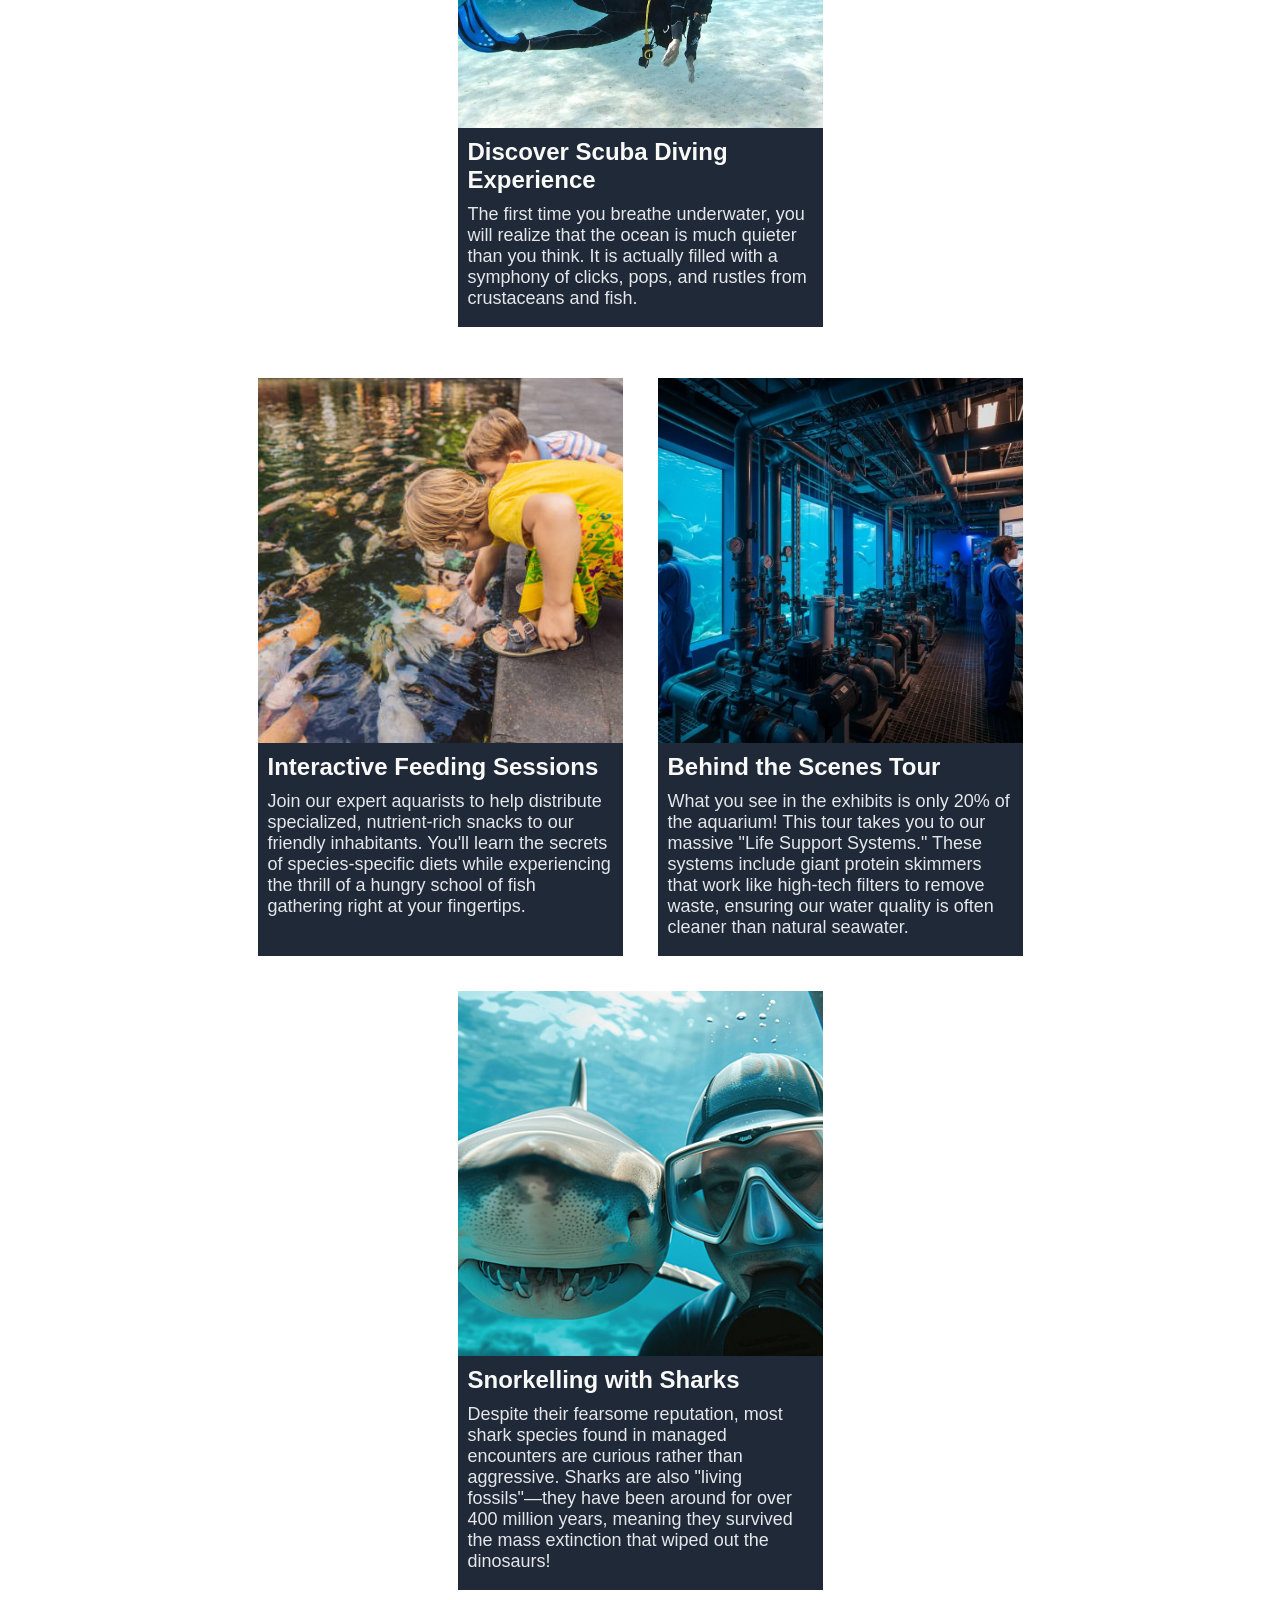
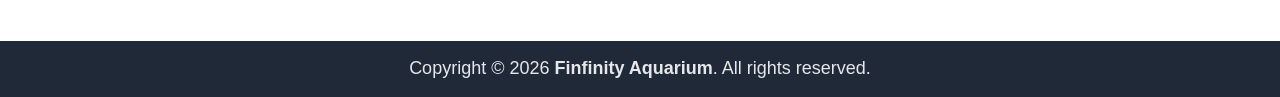
==== commit 3cbecb06: "Improved Spacing for Activities" ====
--- a/pages/activities.html
+++ b/pages/activities.html
@@ -13,18 +13,18 @@
     <header>
       <nav>
         <div>
-          <h3><a href="./index.html">Finfinity Aquarium</a></h3>
+          <h3><a href="../index.html">Finfinity Aquarium</a></h3>
         </div>
         <input id="menu-toggle" type="checkbox">
         <label class="burger-menu" for="menu-toggle">
         </label>
         <ul>
           <li>
-            <a href="./pages/activities.html">Activities</a>
+            <a href="../pages/activities.html">Activities</a>
           </li>
-          <li><a href="./pages/explore.html">Explore</a></li>
+          <li><a href="../pages/explore.html">Explore</a></li>
           <li>
-            <a href="./pages/merchandise.html">Merchandise</a>
+            <a href="../pages/merchandise.html">Merchandise</a>
           </li>
         </ul>
       </nav>
@@ -35,11 +35,15 @@
         <div>
           <h1>Activities</h1>
           <p>
-            Create an unforgettable experience with truly fascinating scenery at
-            Finfinity Aquarium. Step into a realm where penguins, dolphins, and
-            other cute marine animals welcome you warmly. And don't forget to
-            try out the scuba diving experience from the other side of the glass
-            to meet our marine life firsthand.
+            Create an unforgettable experience with fascinating scenery at Finfinity
+            Aquarium. Get up close to Encounter African Penguins, marvel at the agility
+            on display during The Dolphin Show, or join our Interactive Feeding Sessions
+            to be part of daily dietary routines with our expert caretakers.
+            <br>
+            Plunge straight into the action with our Scuba Diving Experience, test your
+            courage by Snorkelling with Sharks in an exhilarating environment, or pull
+            back the curtain with an exclusive Behind the Scenes Tour to explore the
+            conservation efforts that make our aquarium a true sanctuary.
           </p>
         </div>
 
--- a/css/styles.css
+++ b/css/styles.css
@@ -27,8 +27,8 @@
 
 h2 {
   display: flex;
-  align-items: center;
   justify-content: center;
+  text-align: center;
   font-weight: bolder;
   color: #1f2937;
   font-size: 36px;
@@ -120,7 +120,7 @@
   background-color: #1f2937;
   color: white;
   justify-content: center;
-  align-items: center;
+  text-align: center;
   padding-top:14px;
 }
 
@@ -251,6 +251,11 @@
   border: none;
 }
 
+#jumpIn:hover {
+  background-color: #f9faf8;
+  color: #3882f6;
+}
+
 @media (min-width: 1100px) {
   .burger-menu {
     display: none;
@@ -269,8 +274,8 @@
   }
 
   nav {
-  padding-right: 4%;
-}
+    padding-right: 4%;
+  }
 
   ul {
     display: none;
--- a/css/activities.css
+++ b/css/activities.css
@@ -2,33 +2,33 @@
     display: flex;
     justify-content: center;
     flex-wrap: wrap;
-    gap: 40px;
-    padding: 0% 7% 5% 7%;
+    gap: 35px;
+    padding: 0% 8% 4% 8%;
 }
 
 .main-activities > figure {
     display: flex;
     flex-direction: column;
     margin: 0;
-    width: 320px;
+    width: 365px;
     overflow: hidden;
 }
 
-.main-activities img { /*.main-activities figure img*/
+.main-activities img {
     object-fit: cover;
     width: 100%;
-    max-width:320px;
-    height: 320px;
+    max-width: 365px;
+    height: 365px;
     transition: transform 0.5s ease;
 }
 
 .main-activities figure:hover img {
-    transform: scale(1.05);
+    transform: scale(1.04);
 }
 
-.main-activities figcaption { /*.main-activities figure figcaption*/
+.main-activities figcaption {
     width: 100%;
-    max-width:320px;
+    max-width: 365px;
     text-align: left;
     flex-grow: 1;
     padding-left: 10px;
@@ -36,7 +36,7 @@
     background-color: #1F2937;
 }
 
-figcaption>h3 {
+figcaption > h3 {
     margin-top: 10px;
     margin-bottom: 10px;
     color: #F9FAF8;
@@ -44,7 +44,7 @@
 }
 
 @media (max-width: 1200px) {
-  .main-activities {
+    .main-activities {
       flex: 0 0 calc(25% - 40px);
   } 
 }
@@ -56,8 +56,27 @@
 }
 
 @media (max-width: 899px) {
-  .main-activities {
+    .main-activities {
       align-items: center;
       flex-direction: column;
   }
+}
+
+@media (max-width: 415px) {
+    .main-activities {
+        padding: 7% 8%;
+    }
+
+    .main-activities > figure {
+      width: 280px;
+    }
+
+    .main-activities img {
+      max-width: 280px;
+      height: 280px;
+    }
+
+    .main-activities figcaption {
+      max-width: 280px;
+    }
 }
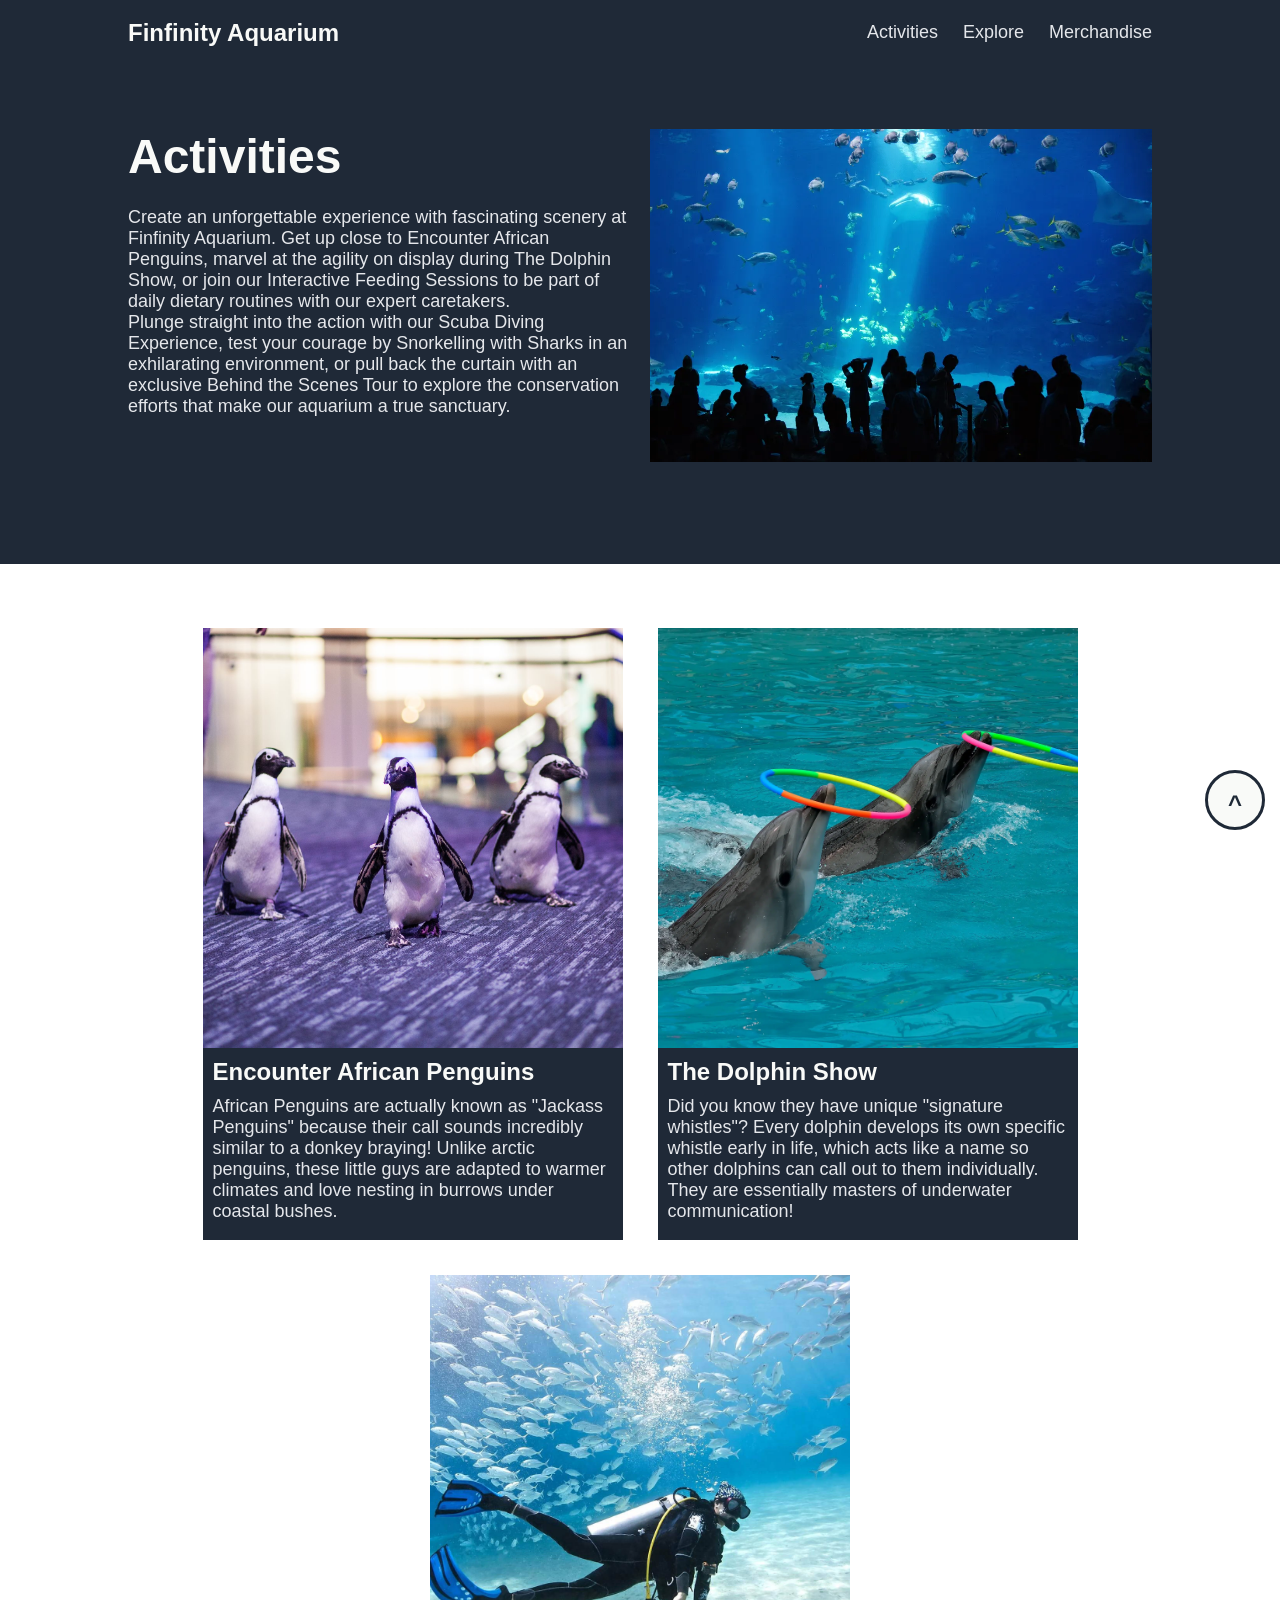
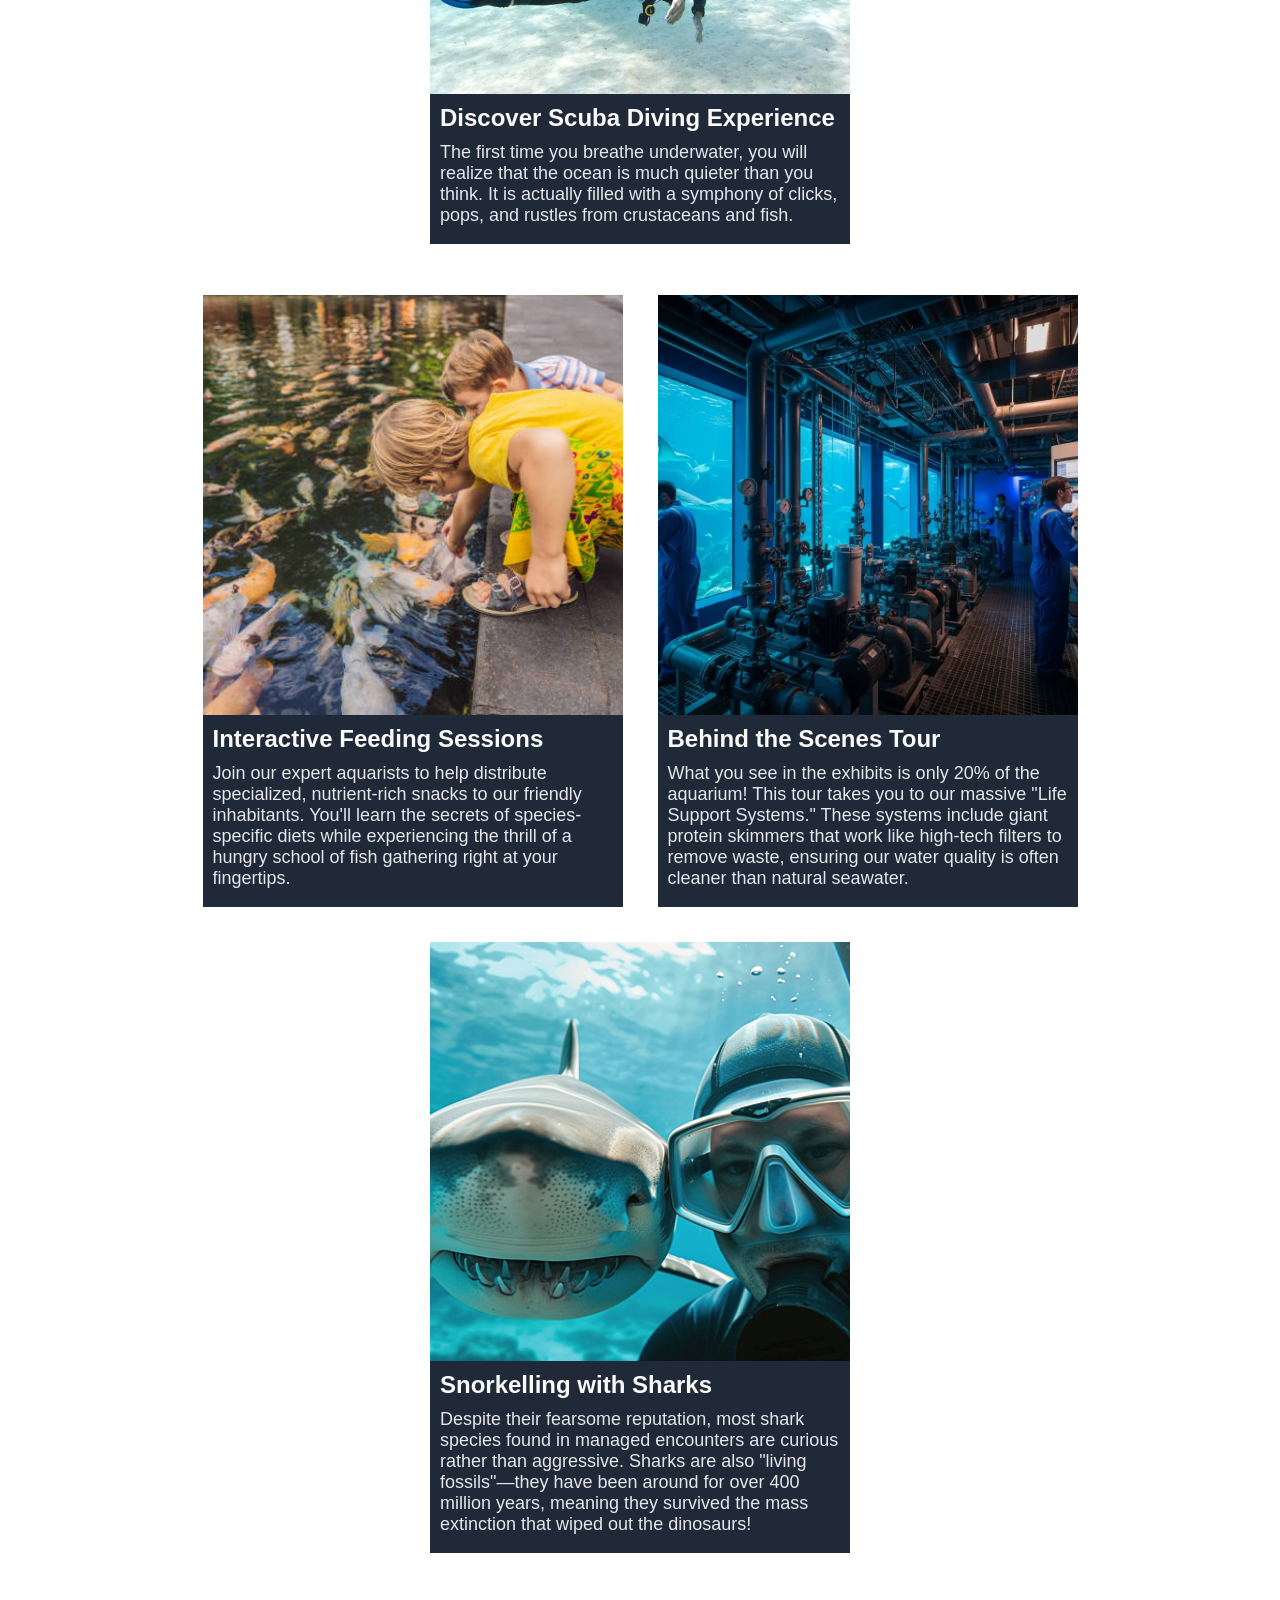
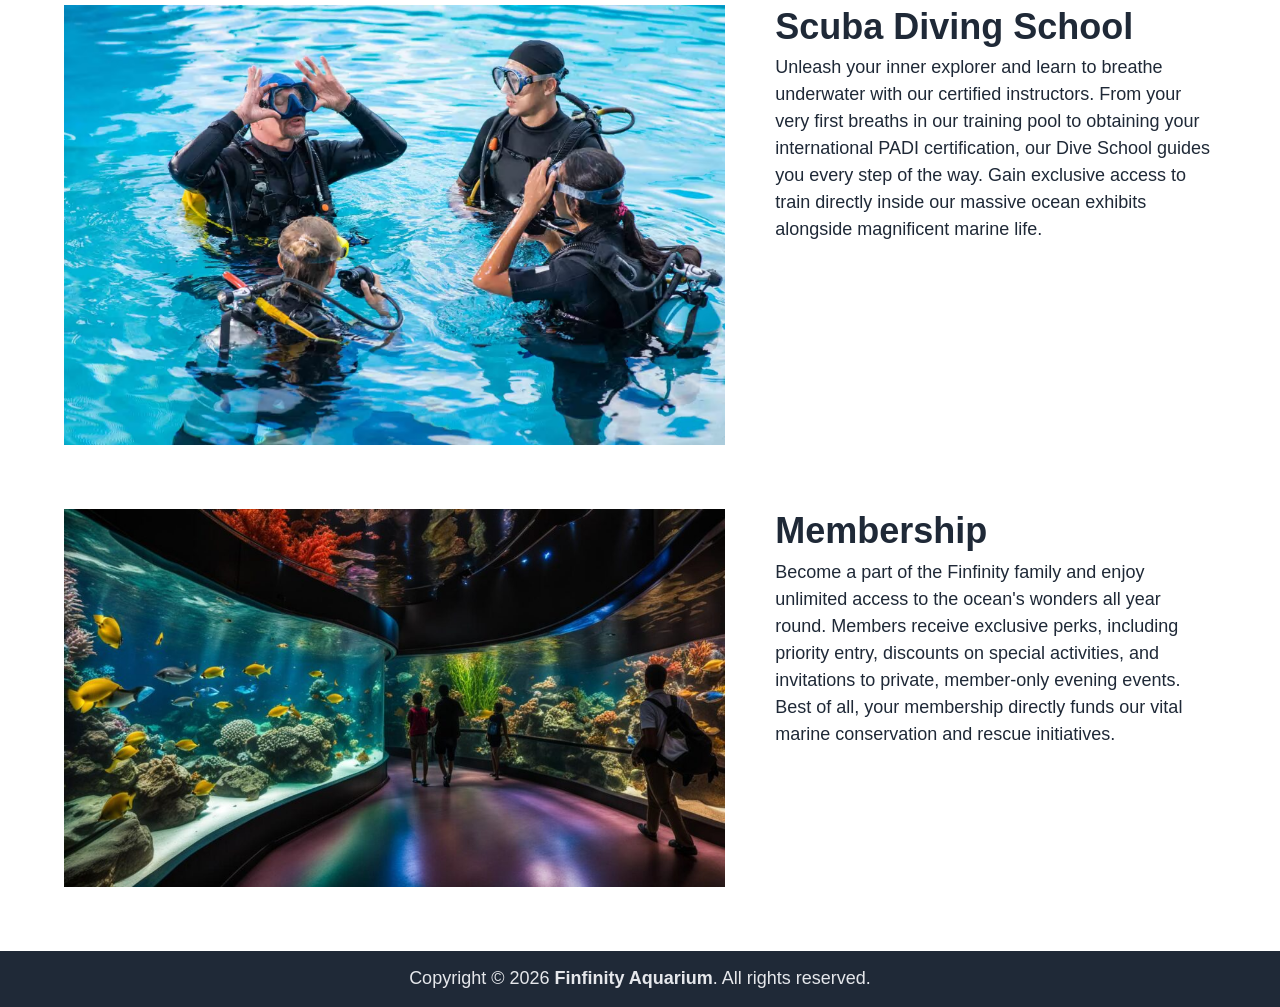
==== commit 87b554ca: "Additional Activities" ====
--- a/pages/activities.html
+++ b/pages/activities.html
@@ -46,7 +46,6 @@
             conservation efforts that make our aquarium a true sanctuary.
           </p>
         </div>
-
         <div>
           <img
             src="../assets/images/activities-hero.jpg"
@@ -54,6 +53,7 @@
           >
         </div>
       </section>
+
       <section>
         <div class="main-activities">
           <figure>
@@ -157,6 +157,46 @@
               </p>
             </figcaption>
           </figure>
+        </div>
+      </section>
+
+      <section>
+        <div class="sub-activities">
+          <div>
+          <img
+            src="../assets/images/diving-school.jpg"
+            alt="Diving School"
+          >
+        </div>
+        <div>
+          <h2>Scuba Diving School</h2>
+          <p>
+            Unleash your inner explorer and learn to breathe underwater with our certified
+            instructors. From your very first breaths in our training pool to obtaining your
+            international PADI certification, our Dive School guides you every step of the way.
+            Gain exclusive access to train directly inside our massive ocean exhibits alongside
+            magnificent marine life.
+          </p>
+        </div>
+        </div>
+
+        <div class="sub-activities">
+          <div>
+          <img
+            src="../assets/images/membership.jpg"
+            alt="Membership"
+          >
+          </div>
+        <div>
+          <h2>Membership</h2>
+          <p>
+            Become a part of the Finfinity family and enjoy unlimited access to the ocean's
+            wonders all year round. Members receive exclusive perks, including priority entry,
+            discounts on special activities, and invitations to private, member-only evening
+            events. Best of all, your membership directly funds our vital marine conservation
+            and rescue initiatives.
+          </p>
+        </div>
         </div>
       </section>
       <a href="#top" class="top-button">^</a>
--- a/css/styles.css
+++ b/css/styles.css
@@ -85,15 +85,33 @@
 }
 
 .hero div {
-    color: #F9FAF8;
+    /*color: #F9FAF8;*/
     display: flex;
     flex-direction: column;
 }
 
+.hero div p {
+  max-width: 700px;
+  padding-bottom: 10px;
+  padding-top: 20px;
+}
+
+.hero > div:last-child {
+  display: flex;
+  justify-content: flex-end;
+  flex: 1;
+}
+
+.hero > div:first-child {
+  flex: 1;
+}
+
 .hero img {
-    width: 80svh;
-    height: 40svh;
-}
+    width: 100%;
+    max-width: 1200px;
+    max-height: 47svh;
+}
+
 .top-button {
   display: flex;
   background-color: #f9faf8;
@@ -138,8 +156,6 @@
   display: flex;
   flex-direction: column;
   align-items: center;
-  /*flex: 0 0 calc(50% - 40px);
-  width: 200px;*/
   margin: 0px;
 }
 
@@ -195,40 +211,51 @@
 .cta {
   padding: 80px 20px;
   background-color: #ffffff;
+  margin-left: 20px;
 }
 
 .cta-container {
   display: flex;
   justify-content: space-between;
   align-items: center;
-  padding: 30px 60px;
+  padding: 40px 60px;
   border-radius: 8px;
   background-color: #3882f6;
-  max-width: 900px;
+  max-width: 850px;
   margin: 0 auto;
+  gap: 50px;
+}
+
+.cta-text {
+  display: flex;
+  flex-direction: column;
+  padding-left: 5%;
+  margin:0;
 }
 
 .cta-text h3 {
   color: #f9faf8;
-  font-size: 24px;
-  margin-bottom: 5px;
+  font-size: 24px; 
+  margin: 0;
 }
 
 .cta-text p {
   color: #e5e7eb;
   font-size: 16px;
+  margin: 0;
 }
 
 .cta-button a {
   display: inline-block;
   padding: 8px 25px;
+  margin-top: 5%;
   border: 2px solid #f9faf8;
   color: #f9faf8;
   text-decoration: none;
   border-radius: 6px;
   font-weight: bold;
-  margin-left: 20px;
   text-align: center;
+  white-space: nowrap;
 }
 
 .cta-button a:hover {
@@ -243,6 +270,9 @@
   border-radius: 6px;
   text-decoration: none;
   font-size: 14px;
+  font-weight: bold;
+  display: inline-block;
+  width: fit-content;
 }
 
 #jumpIn {
@@ -268,7 +298,7 @@
   }
 }
 
-@media (max-width: 1099px) {
+@media (max-width: 900px) {
   .hero > div:last-child {
     display: none;
   }
@@ -304,12 +334,32 @@
 
   #menu-toggle:checked ~ ul {
     display: flex;
+    z-index: 9999;
   }
 
   #menu-toggle:checked + .burger-menu {
     background-image: url(../assets/images/close-icon.png);
   }
 
+  
+  .cta-container {
+    flex-direction: column;
+    align-items: center;
+    text-align: center;    
+    padding: 30px 20px;
+    gap: 7px;               
+  }
+
+  .cta-text {
+    padding-left: 0%;
+    gap: 5px;               
+  }
+
+  .cta-button a {
+    margin-left: 0;
+    width: 100%;
+    max-width: 200px;
+  }
 }
 
 @media (max-width: 1099px) and (min-width: 800px) {
--- a/css/activities.css
+++ b/css/activities.css
@@ -1,24 +1,27 @@
 .main-activities {
     display: flex;
+    flex-wrap: wrap;
     justify-content: center;
-    flex-wrap: wrap;
     gap: 35px;
     padding: 0% 8% 4% 8%;
 }
 
 .main-activities > figure {
     display: flex;
+    flex: 1 1 380px;
     flex-direction: column;
     margin: 0;
-    width: 365px;
+    max-width: 420px;
     overflow: hidden;
 }
 
 .main-activities img {
     object-fit: cover;
     width: 100%;
-    max-width: 365px;
-    height: 365px;
+    max-width: 420px;
+    height: auto;
+    aspect-ratio: 1 / 1;
+    margin-bottom: -0.5px;
     transition: transform 0.5s ease;
 }
 
@@ -28,7 +31,7 @@
 
 .main-activities figcaption {
     width: 100%;
-    max-width: 365px;
+    max-width: 420px;
     text-align: left;
     flex-grow: 1;
     padding-left: 10px;
@@ -43,40 +46,72 @@
     font-size: 24px;
 }
 
-@media (max-width: 1200px) {
-    .main-activities {
-      flex: 0 0 calc(25% - 40px);
-  } 
+.sub-activities {
+    display: flex;
+    align-items: flex-start;
+    justify-content: space-between;
+    gap: 50px;               
+    padding: 0% 5% 5% 5%;
 }
 
-@media (max-width: 1199px) and (min-width: 900px){
-    .main-activities {
-      flex: 0 0 calc(50% - 40px);
-  }
+.sub-activities > div:first-child {
+    flex: 1.5;
 }
 
-@media (max-width: 899px) {
-    .main-activities {
-      align-items: center;
-      flex-direction: column;
-  }
+.sub-activities > div:last-child {
+    display: flex;
+    flex-direction: column;
+    align-items: flex-start;
+    justify-content: flex-start;
+    flex: 1;
 }
 
-@media (max-width: 415px) {
-    .main-activities {
-        padding: 7% 8%;
+.sub-activities h2 {
+    margin: 0;
+    padding: 0;
+    text-align: left;
+    line-height: 1.2;
+}
+
+.sub-activities p {
+    color:#1F2937;
+    max-width: 700px;
+    margin: 0;
+    padding-top: 6px;
+    text-align: left;
+    line-height: 1.5;
+}
+
+.sub-activities img {
+    width: 100%;
+    height: auto;
+    max-height: 70svh;
+    object-fit: cover;      
+    display: block;
+}
+
+@media (max-width: 850px) { 
+    .sub-activities {
+        padding-top: 8%;
+        flex-direction: column;
+        gap: 25px;
+        align-items: flex-start;
+        justify-content: flex-start;
     }
+    
+    .sub-activities > div:first-child {
+        width: 100%;
+    }
+    
+    .sub-activities img {
+        max-height: 40svh;
+        width: 100%;
+        object-fit: cover;
+    }
+}
 
+@media (max-width: 600px) {
     .main-activities > figure {
-      width: 280px;
-    }
-
-    .main-activities img {
-      max-width: 280px;
-      height: 280px;
-    }
-
-    .main-activities figcaption {
-      max-width: 280px;
+        flex: 1 1 100%;
     }
 }
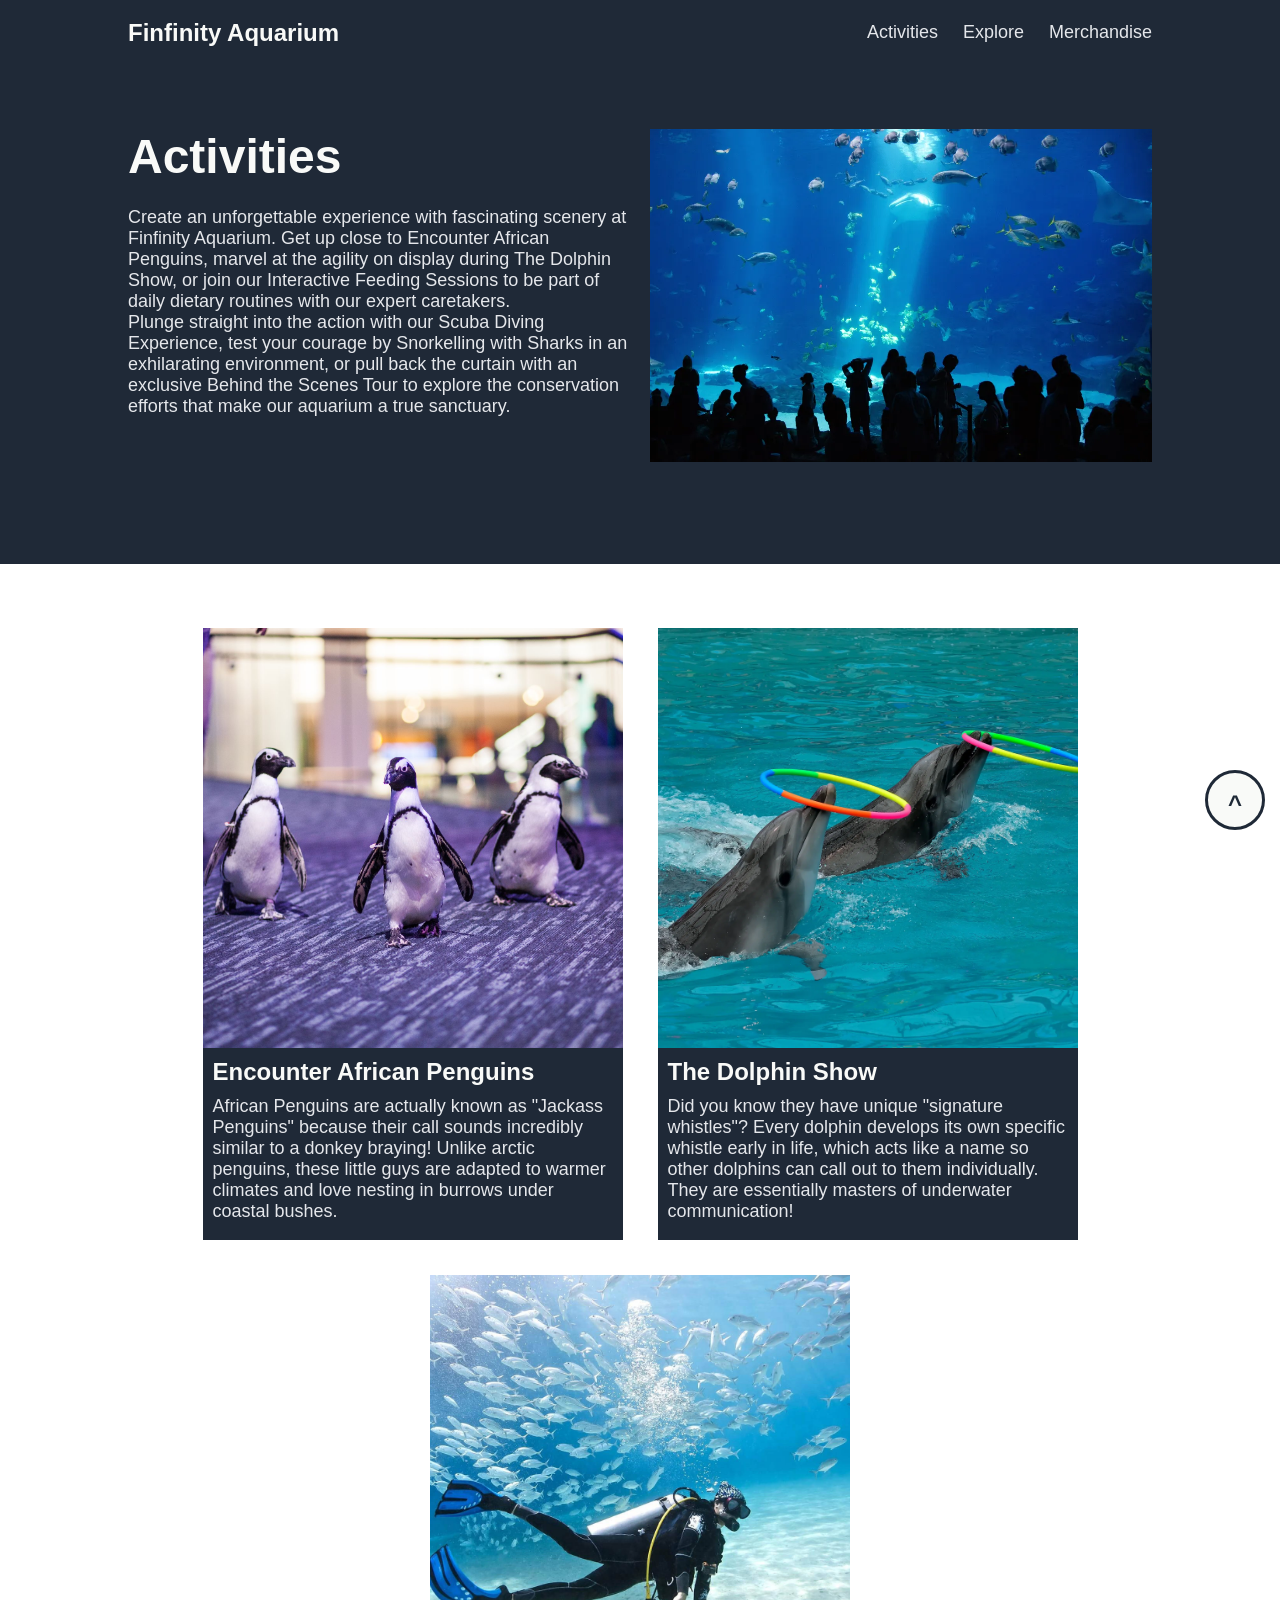
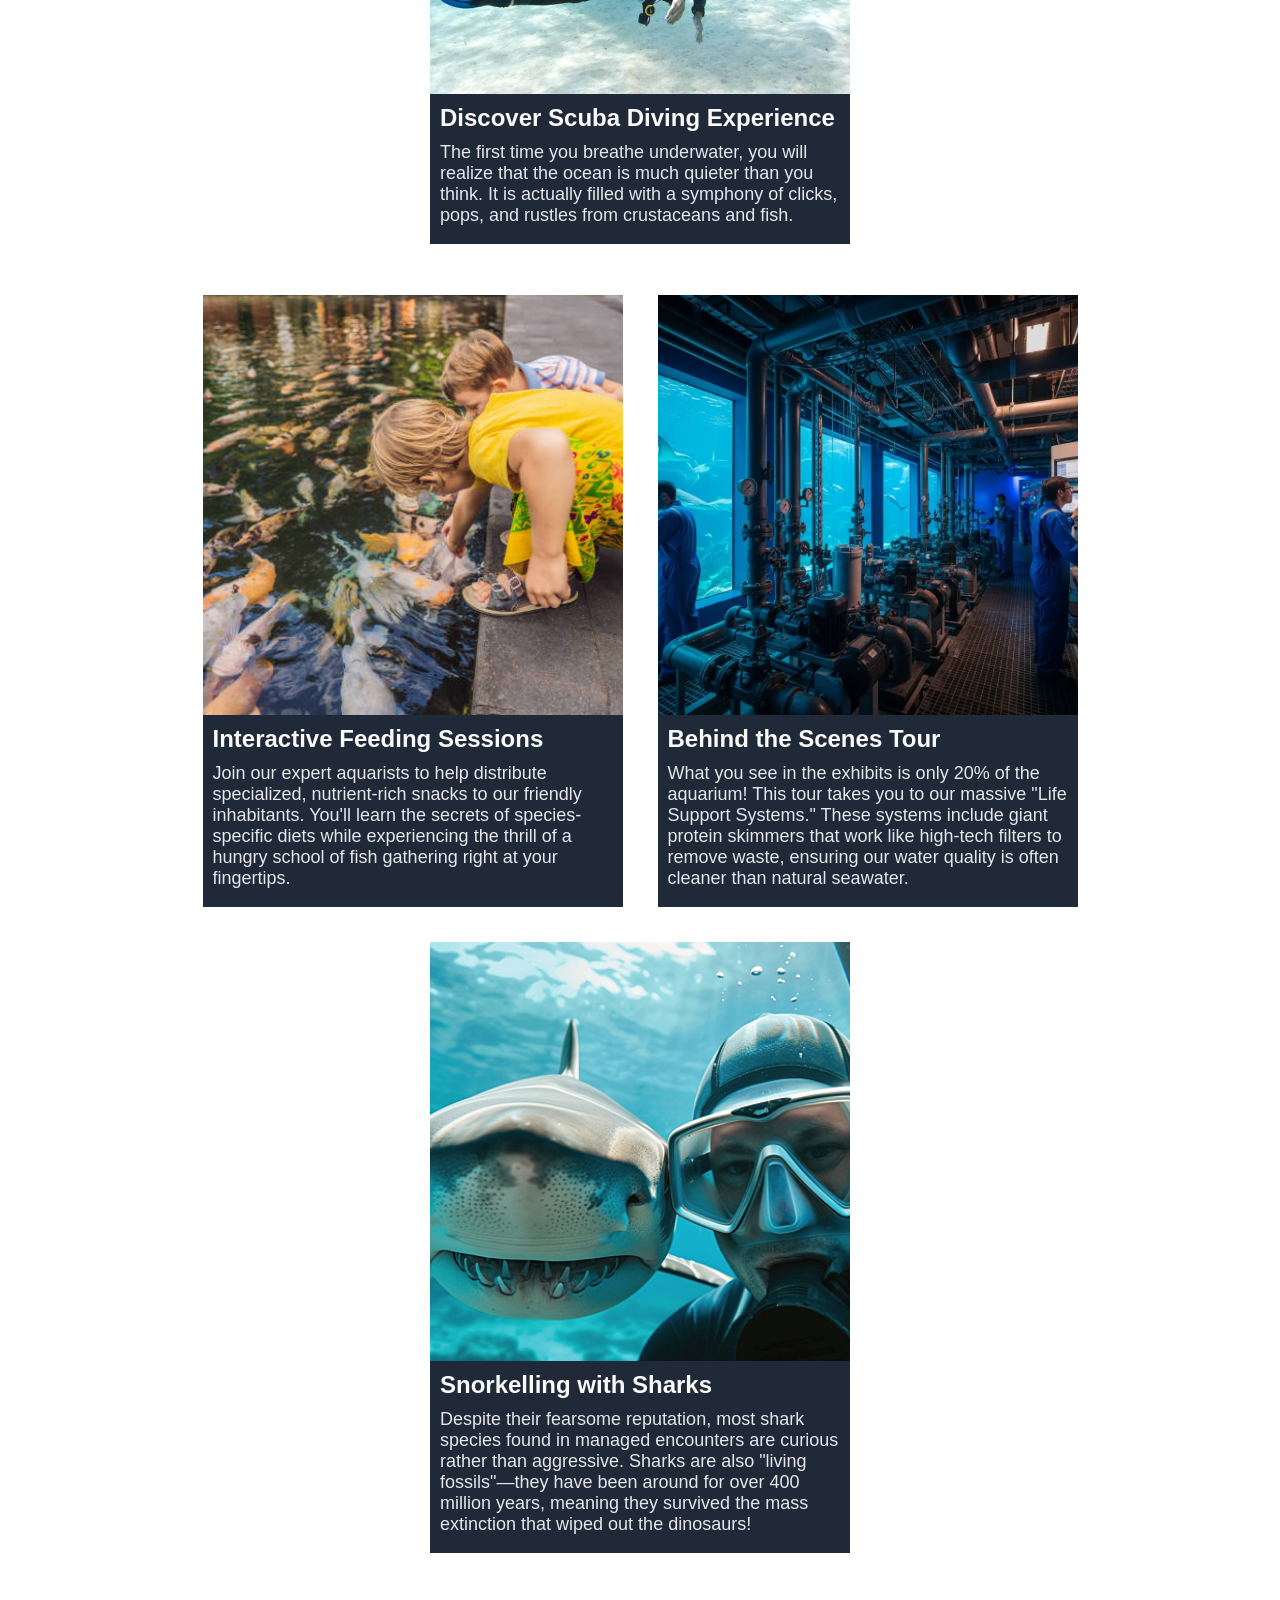
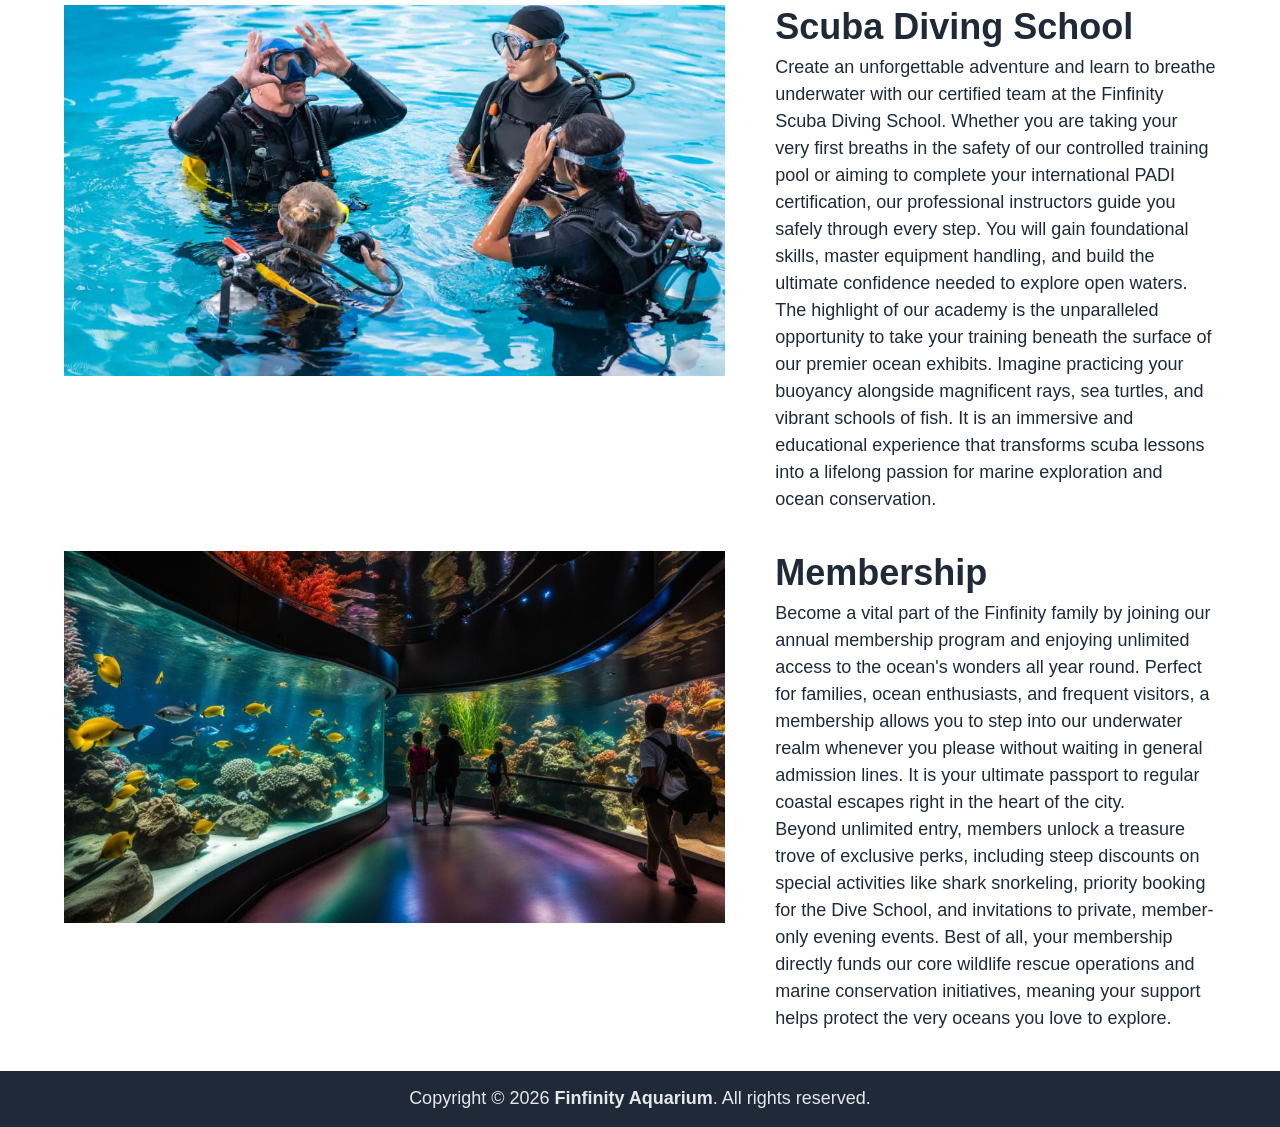
==== commit b5beb594: "Improved Activities Spacing" ====
--- a/pages/activities.html
+++ b/pages/activities.html
@@ -171,11 +171,19 @@
         <div>
           <h2>Scuba Diving School</h2>
           <p>
-            Unleash your inner explorer and learn to breathe underwater with our certified
-            instructors. From your very first breaths in our training pool to obtaining your
-            international PADI certification, our Dive School guides you every step of the way.
-            Gain exclusive access to train directly inside our massive ocean exhibits alongside
-            magnificent marine life.
+            Create an unforgettable adventure and learn to breathe underwater with
+            our certified team at the Finfinity Scuba Diving School. Whether you are
+            taking your very first breaths in the safety of our controlled training pool
+            or aiming to complete your international PADI certification, our professional
+            instructors guide you safely through every step. You will gain foundational
+            skills, master equipment handling, and build the ultimate confidence needed
+            to explore open waters.
+            <br>
+            The highlight of our academy is the unparalleled opportunity to take your
+            training beneath the surface of our premier ocean exhibits. Imagine practicing
+            your buoyancy alongside magnificent rays, sea turtles, and vibrant schools
+            of fish. It is an immersive and educational experience that transforms
+            scuba lessons into a lifelong passion for marine exploration and ocean conservation.
           </p>
         </div>
         </div>
@@ -190,11 +198,19 @@
         <div>
           <h2>Membership</h2>
           <p>
-            Become a part of the Finfinity family and enjoy unlimited access to the ocean's
-            wonders all year round. Members receive exclusive perks, including priority entry,
-            discounts on special activities, and invitations to private, member-only evening
-            events. Best of all, your membership directly funds our vital marine conservation
-            and rescue initiatives.
+            Become a vital part of the Finfinity family by joining our annual membership
+            program and enjoying unlimited access to the ocean's wonders all year round.
+            Perfect for families, ocean enthusiasts, and frequent visitors, a membership
+            allows you to step into our underwater realm whenever you please without waiting
+            in general admission lines. It is your ultimate passport to regular coastal
+            escapes right in the heart of the city.
+            <br>
+            Beyond unlimited entry, members unlock a treasure trove of exclusive perks,
+            including steep discounts on special activities like shark snorkeling,
+            priority booking for the Dive School, and invitations to private, member-only
+            evening events. Best of all, your membership directly funds our core wildlife
+            rescue operations and marine conservation initiatives, meaning your support
+            helps protect the very oceans you love to explore.
           </p>
         </div>
         </div>
--- a/css/activities.css
+++ b/css/activities.css
@@ -51,7 +51,7 @@
     align-items: flex-start;
     justify-content: space-between;
     gap: 50px;               
-    padding: 0% 5% 5% 5%;
+    padding: 0% 5% 3% 5%;
 }
 
 .sub-activities > div:first-child {
@@ -84,19 +84,18 @@
 
 .sub-activities img {
     width: 100%;
-    height: auto;
-    max-height: 70svh;
+    max-height: 64svh;
+    aspect-ratio: 16 / 9;
     object-fit: cover;      
     display: block;
 }
 
 @media (max-width: 850px) { 
     .sub-activities {
-        padding-top: 8%;
+        padding-top: 5%;
         flex-direction: column;
         gap: 25px;
         align-items: flex-start;
-        justify-content: flex-start;
     }
     
     .sub-activities > div:first-child {
@@ -104,7 +103,6 @@
     }
     
     .sub-activities img {
-        max-height: 40svh;
         width: 100%;
         object-fit: cover;
     }
